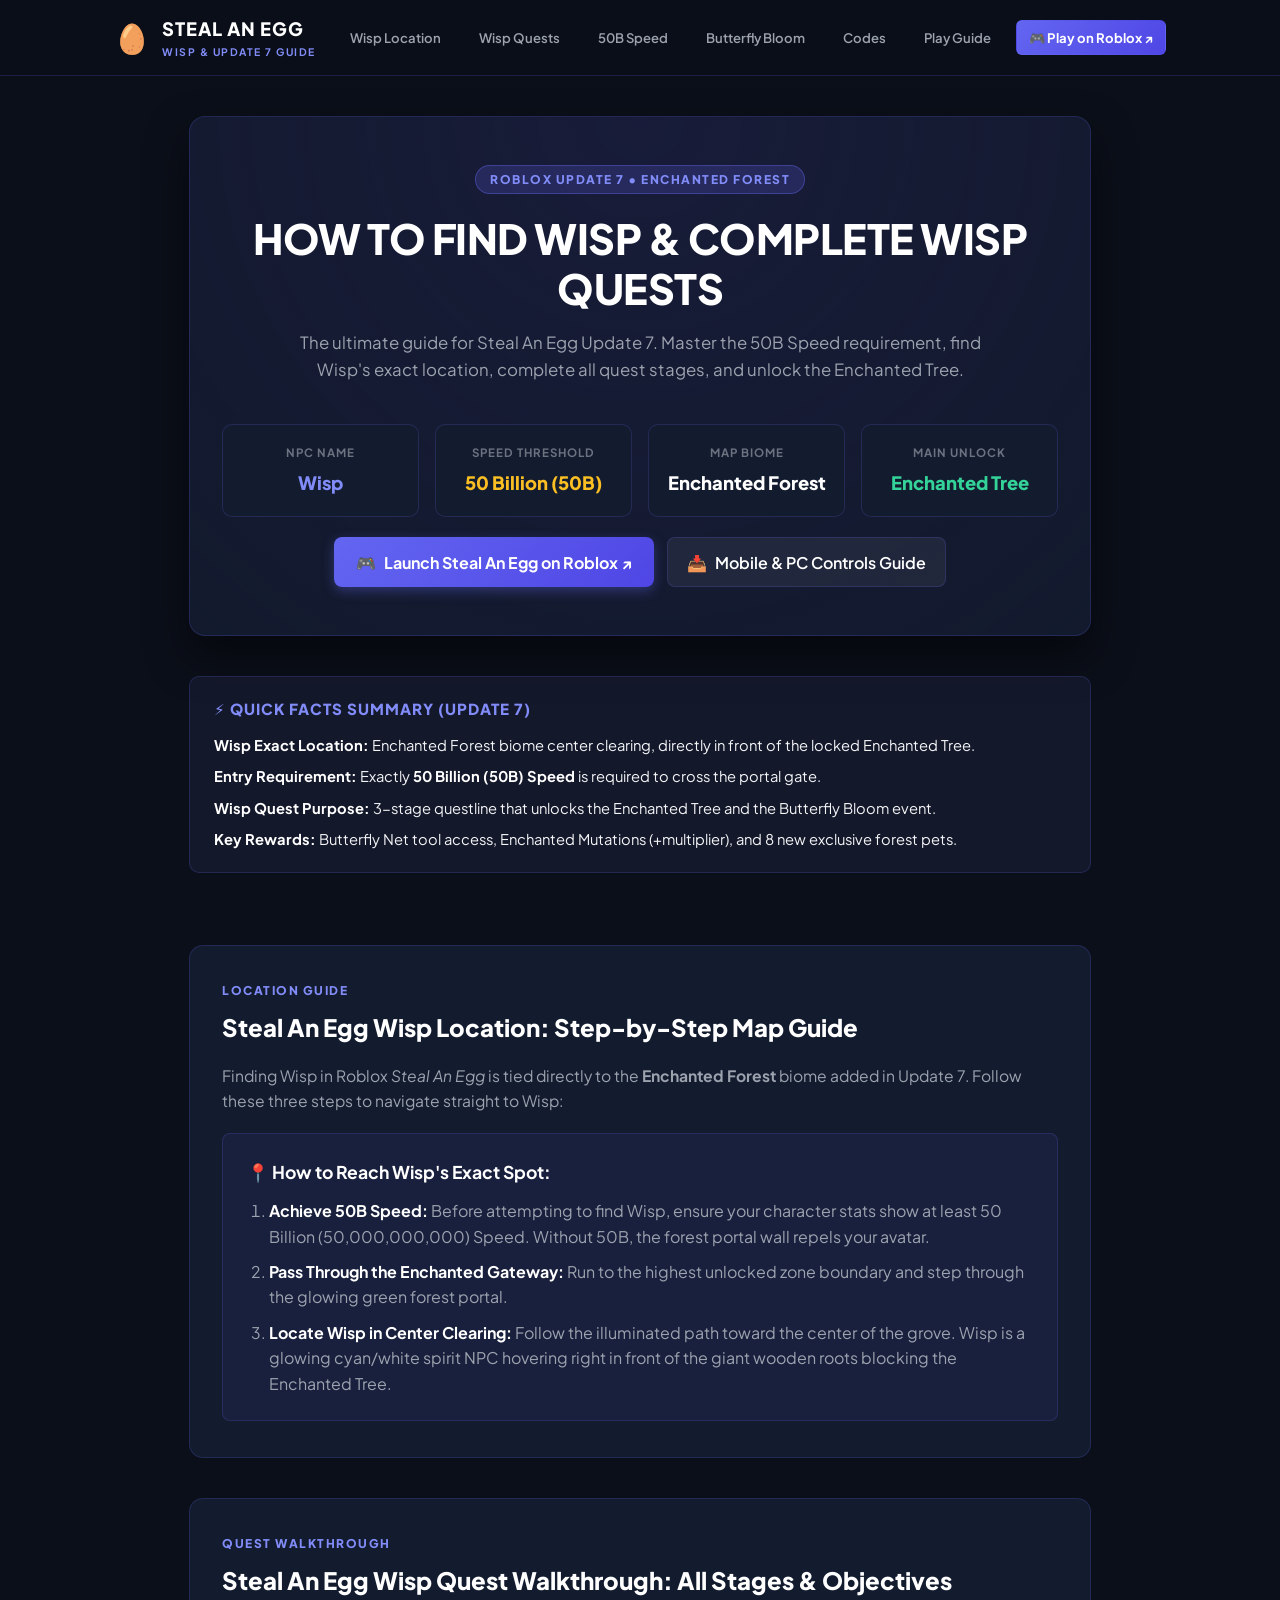
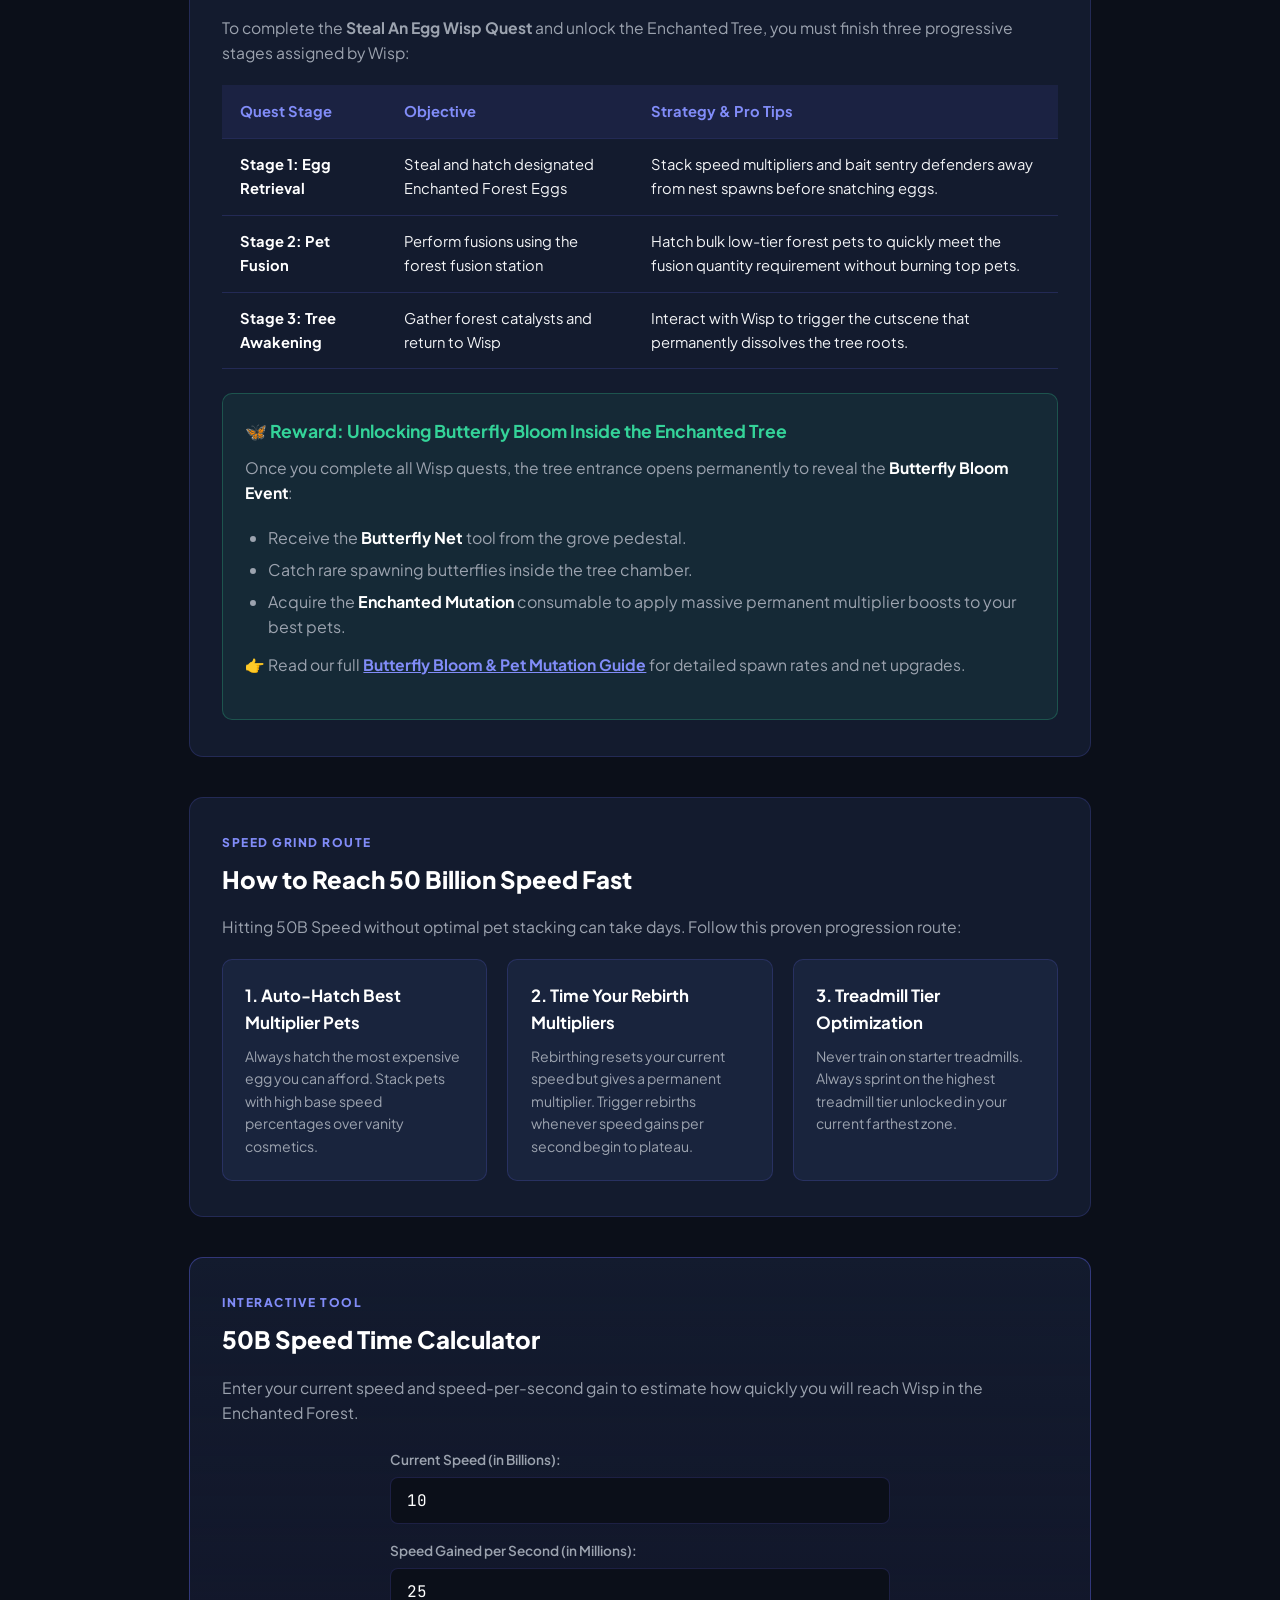
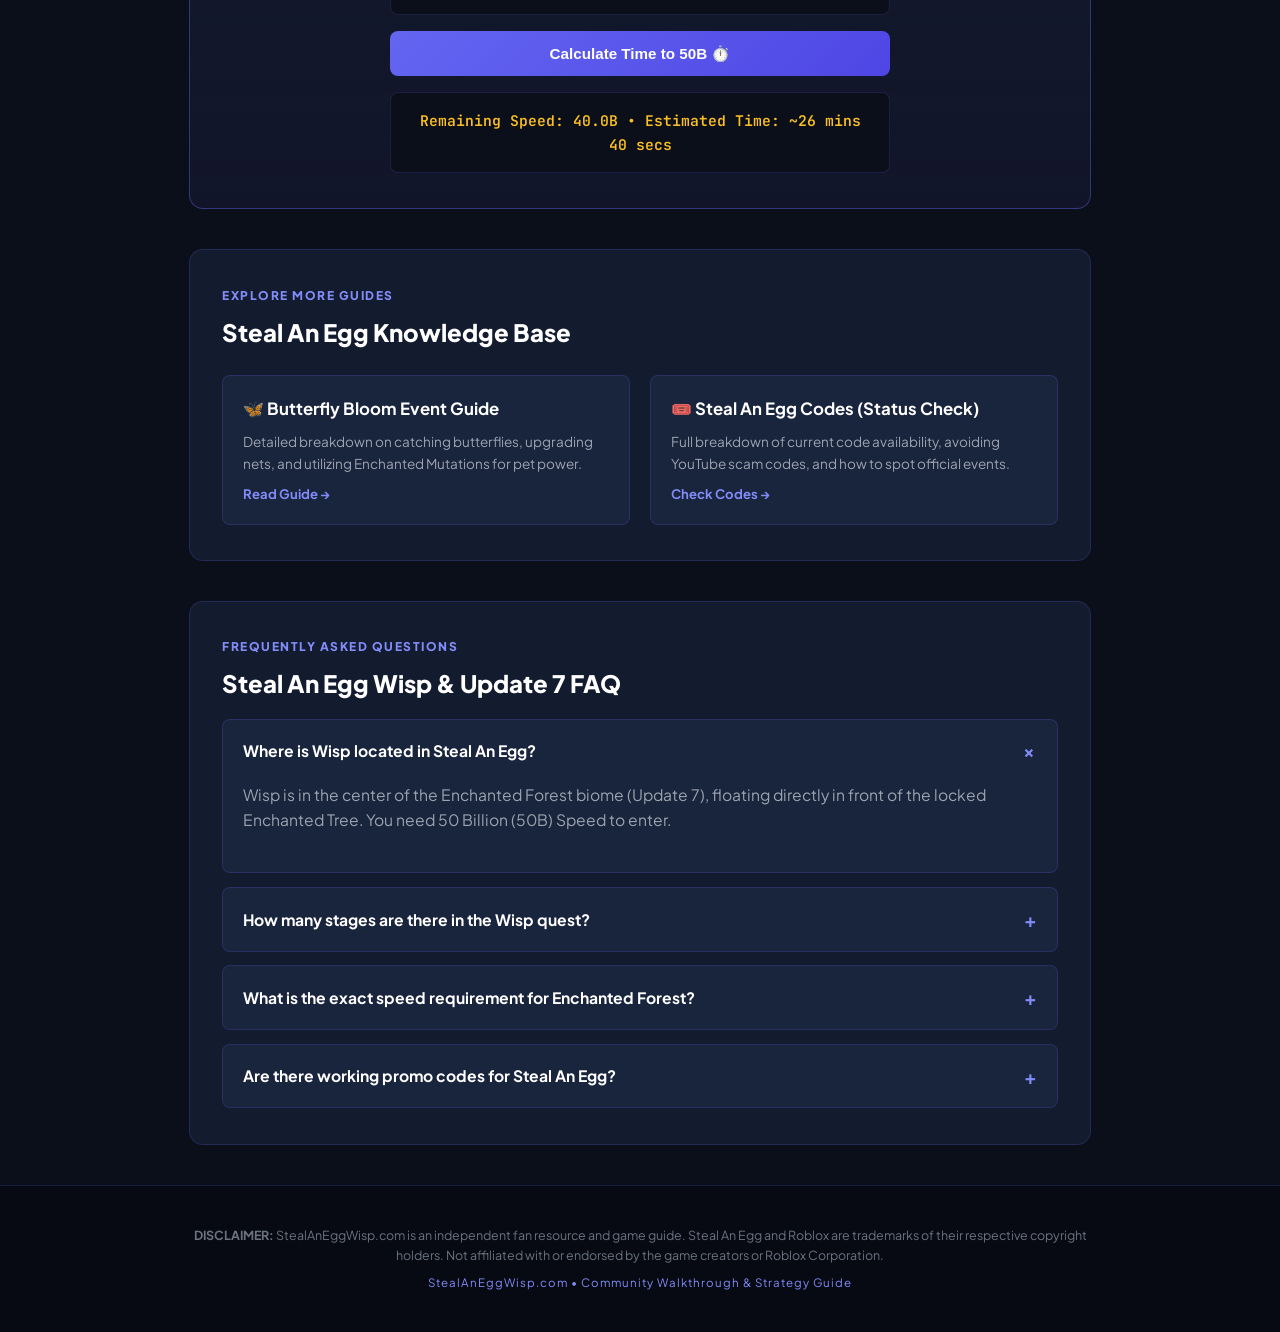
==== index.html @ ecc39efc "feat(roblox): add /download/ play guide and official Roblox launch buttons across all pages" ====
<!DOCTYPE html>
<html lang="en">
<head>
  <meta charset="UTF-8">
  <meta name="viewport" content="width=device-width, initial-scale=1.0">
  <title>Steal An Egg Wisp Guide: Location, Quests & 50B Speed (Update 7)</title>
  <meta name="description" content="Complete Steal An Egg Wisp Guide for Roblox Update 7. How to find Wisp location in Enchanted Forest, complete all 3 Wisp quest stages, and hit 50B Speed fast.">
  <meta name="keywords" content="steal an egg wisp, steal an egg wisp location, steal an egg wisp quest, steal an egg enchanted forest, steal an egg enchanted tree, steal an egg 50b speed, steal an egg codes">
  
  <link rel="canonical" href="https://stealaneggwisp.com/">
  <meta property="og:title" content="Steal An Egg Wisp Guide: Location, Quests & Enchanted Tree (Update 7)">
  <meta property="og:description" content="Find Wisp NPC in Roblox Steal An Egg. 50B Speed threshold guide, full quest walkthrough, and Enchanted Tree secrets.">
  <meta property="og:type" content="article">
  <meta property="og:url" content="https://stealaneggwisp.com/">
  <link rel="icon" href="data:image/svg+xml,<svg xmlns=%22http://www.w3.org/2000/svg%22 viewBox=%220 0 100 100%22><text y=%22.9em%22 font-size=%2290%22>🥚</text></svg>">
  
  <!-- Structured Data JSON-LD (SEO & GEO Optimized) -->
  <script type="application/ld+json">
  {
    "@context": "https://schema.org",
    "@graph": [
      {
        "@type": "WebSite",
        "@id": "https://stealaneggwisp.com/#site",
        "name": "Steal An Egg Wisp Guide",
        "url": "https://stealaneggwisp.com/"
      },
      {
        "@type": "Article",
        "@id": "https://stealaneggwisp.com/#article",
        "headline": "Steal An Egg Wisp Guide: Location, Quests & Enchanted Tree (Update 7)",
        "description": "Complete guide on reaching 50B speed, finding the Wisp NPC location in the Enchanted Forest, and completing all quest stages in Roblox Steal An Egg.",
        "inLanguage": "en-US",
        "datePublished": "2026-10-04",
        "dateModified": "2026-10-04",
        "author": {
          "@type": "Organization",
          "name": "Steal An Egg Wiki & Strategy Hub"
        }
      },
      {
        "@type": "HowTo",
        "name": "How to Find Wisp and Complete Wisp Quests in Steal An Egg",
        "description": "Step-by-step instructions to reach 50B speed, locate Wisp in the Enchanted Forest, and unlock the Enchanted Tree.",
        "step": [
          {
            "@type": "HowToStep",
            "name": "Reach 50 Billion Speed",
            "text": "Equip high-multiplier pets, stack rebirth boosts, and run on top-tier treadmills until reaching 50,000,000,000 Speed."
          },
          {
            "@type": "HowToStep",
            "name": "Enter Enchanted Forest Portal",
            "text": "Walk through the 50B Speed barrier gateway to enter the Enchanted Forest biome introduced in Update 7."
          },
          {
            "@type": "HowToStep",
            "name": "Interact with Wisp NPC",
            "text": "Find the glowing blue spirit NPC floating in the center clearing facing the giant locked Enchanted Tree."
          },
          {
            "@type": "HowToStep",
            "name": "Complete 3 Quest Stages",
            "text": "Finish Stage 1 (Egg Retrieval), Stage 2 (Pet Fusion), and Stage 3 (Tree Awakening) to unlock the tree."
          }
        ]
      },
      {
        "@type": "FAQPage",
        "mainEntity": [
          {
            "@type": "Question",
            "name": "Where is the Wisp location in Steal An Egg?",
            "acceptedAnswer": {
              "@type": "Answer",
              "text": "Wisp is located inside the Enchanted Forest biome (Update 7) in the center clearing right in front of the giant Enchanted Tree. You must have at least 50 Billion (50B) Speed to pass through the forest gateway."
            }
          },
          {
            "@type": "Question",
            "name": "What is the Steal An Egg Wisp Quest?",
            "acceptedAnswer": {
              "@type": "Answer",
              "text": "The Wisp quest is a 3-stage questline: Stage 1 requires stealing and hatching designated Enchanted Eggs, Stage 2 requires fusing forest pets at the secret machine, and Stage 3 requires returning catalysts to awaken and open the Enchanted Tree."
            }
          },
          {
            "@type": "Question",
            "name": "How do you unlock the Enchanted Tree in Steal An Egg?",
            "acceptedAnswer": {
              "@type": "Answer",
              "text": "Complete all 3 stages of Wisp's questline in the Enchanted Forest. Once completed, the root barrier dissolves and unlocks the Butterfly Bloom event."
            }
          },
          {
            "@type": "Question",
            "name": "Are there working codes for Steal An Egg?",
            "acceptedAnswer": {
              "@type": "Answer",
              "text": "No. As of October 2026, Steal An Egg does not feature an active code redemption box. Beware of fake codes on unauthorized websites."
            }
          }
        ]
      }
    ]
  }
  </script>

  <!-- Google Fonts -->
  <link rel="preconnect" href="https://fonts.googleapis.com">
  <link rel="preconnect" href="https://fonts.gstatic.com" crossorigin>
  <link href="https://fonts.googleapis.com/css2?family=Plus+Jakarta+Sans:wght@400;500;600;700;800;900&family=JetBrains+Mono:wght@600;700&display=swap" rel="stylesheet">
  
  <link rel="stylesheet" href="style.css">
</head>
<body>
  <!-- Header Bar -->
  <header class="site-header">
    <div class="header-content">
      <a href="/" class="brand-logo">
        <span class="egg-icon">🥚</span>
        <div class="logo-text">
          <span class="brand-title">STEAL AN EGG</span>
          <span class="brand-sub">WISP & UPDATE 7 GUIDE</span>
        </div>
      </a>
      <nav class="top-nav">
        <a href="#location" class="nav-link">Wisp Location</a>
        <a href="#quests" class="nav-link">Wisp Quests</a>
        <a href="#speed" class="nav-link">50B Speed</a>
        <a href="/butterfly-bloom/" class="nav-link">Butterfly Bloom</a>
        <a href="/codes/" class="nav-link">Codes</a>
        <a href="/download/" class="nav-link">Play Guide</a>
        <a href="https://www.roblox.com/discover/?keyword=Steal+An+Egg" target="_blank" rel="noopener noreferrer" class="nav-link" style="background: linear-gradient(135deg, #6366f1, #4f46e5); color: #fff; border-radius: 6px; padding: 0.35rem 0.75rem; font-weight: 700;">🎮 Play on Roblox ↗</a>
      </nav>
    </div>
  </header>

  <!-- Main Container -->
  <main class="main-content">
    <!-- Hero Banner -->
    <section class="hero-section">
      <div class="badge-tag">ROBLOX UPDATE 7 • ENCHANTED FOREST</div>
      <h1 class="hero-title">HOW TO FIND WISP & COMPLETE WISP QUESTS</h1>
      <p class="hero-sub">
        The ultimate guide for Steal An Egg Update 7. Master the 50B Speed requirement, find Wisp's exact location, complete all quest stages, and unlock the Enchanted Tree.
      </p>
      
      <!-- Key Stats Callout -->
      <div class="quick-facts-grid">
        <div class="fact-card">
          <div class="fact-label">NPC NAME</div>
          <div class="fact-val text-magic">Wisp</div>
        </div>
        <div class="fact-card">
          <div class="fact-label">SPEED THRESHOLD</div>
          <div class="fact-val text-gold">50 Billion (50B)</div>
        </div>
        <div class="fact-card">
          <div class="fact-label">MAP BIOME</div>
          <div class="fact-val">Enchanted Forest</div>
        </div>
        <div class="fact-card">
          <div class="fact-label">MAIN UNLOCK</div>
          <div class="fact-val text-green">Enchanted Tree</div>
        </div>
      </div>

      <div style="margin-top: 1.25rem; display: flex; justify-content: center; gap: 0.8rem; flex-wrap: wrap;">
        <a href="https://www.roblox.com/discover/?keyword=Steal+An+Egg" target="_blank" rel="noopener noreferrer" style="display: inline-flex; align-items: center; gap: 0.5rem; background: linear-gradient(135deg, #6366f1, #4f46e5); color: #fff; padding: 0.7rem 1.4rem; border-radius: 8px; font-weight: 700; text-decoration: none; box-shadow: 0 4px 12px rgba(99,102,241,0.35);">
          <span>🎮</span> Launch Steal An Egg on Roblox ↗
        </a>
        <a href="/download/" style="display: inline-flex; align-items: center; gap: 0.5rem; background: rgba(255,255,255,0.06); border: 1px solid var(--border-color); color: #fff; padding: 0.7rem 1.2rem; border-radius: 8px; font-weight: 600; text-decoration: none;">
          <span>📥</span> Mobile & PC Controls Guide
        </a>
      </div>
    </section>

    <!-- AI & GEO Quick Direct Answer Box -->
    <div class="geo-direct-answer">
      <h3>⚡ Quick Facts Summary (Update 7)</h3>
      <ul>
        <li><strong>Wisp Exact Location:</strong> Enchanted Forest biome center clearing, directly in front of the locked Enchanted Tree.</li>
        <li><strong>Entry Requirement:</strong> Exactly <strong>50 Billion (50B) Speed</strong> is required to cross the portal gate.</li>
        <li><strong>Wisp Quest Purpose:</strong> 3-stage questline that unlocks the Enchanted Tree and the Butterfly Bloom event.</li>
        <li><strong>Key Rewards:</strong> Butterfly Net tool access, Enchanted Mutations (+multiplier), and 8 new exclusive forest pets.</li>
      </ul>
    </div>

    <!-- Section 1: Wisp Location & 50B Speed Requirement -->
    <section id="location" class="content-block">
      <div class="section-badge">LOCATION GUIDE</div>
      <h2>Steal An Egg Wisp Location: Step-by-Step Map Guide</h2>
      <p>
        Finding Wisp in Roblox <em>Steal An Egg</em> is tied directly to the <strong>Enchanted Forest</strong> biome added in Update 7. Follow these three steps to navigate straight to Wisp:
      </p>

      <div class="guide-callout-box">
        <h3>📍 How to Reach Wisp's Exact Spot:</h3>
        <ol class="step-list">
          <li><strong>Achieve 50B Speed:</strong> Before attempting to find Wisp, ensure your character stats show at least 50 Billion (50,000,000,000) Speed. Without 50B, the forest portal wall repels your avatar.</li>
          <li><strong>Pass Through the Enchanted Gateway:</strong> Run to the highest unlocked zone boundary and step through the glowing green forest portal.</li>
          <li><strong>Locate Wisp in Center Clearing:</strong> Follow the illuminated path toward the center of the grove. Wisp is a glowing cyan/white spirit NPC hovering right in front of the giant wooden roots blocking the Enchanted Tree.</li>
        </ol>
      </div>
    </section>

    <!-- Section 2: Wisp Questline & Enchanted Tree Walkthrough -->
    <section id="quests" class="content-block">
      <div class="section-badge">QUEST WALKTHROUGH</div>
      <h2>Steal An Egg Wisp Quest Walkthrough: All Stages & Objectives</h2>
      <p>
        To complete the <strong>Steal An Egg Wisp Quest</strong> and unlock the Enchanted Tree, you must finish three progressive stages assigned by Wisp:
      </p>

      <div class="table-responsive">
        <table class="data-table">
          <thead>
            <tr>
              <th>Quest Stage</th>
              <th>Objective</th>
              <th>Strategy & Pro Tips</th>
            </tr>
          </thead>
          <tbody>
            <tr>
              <td><strong>Stage 1: Egg Retrieval</strong></td>
              <td>Steal and hatch designated Enchanted Forest Eggs</td>
              <td>Stack speed multipliers and bait sentry defenders away from nest spawns before snatching eggs.</td>
            </tr>
            <tr>
              <td><strong>Stage 2: Pet Fusion</strong></td>
              <td>Perform fusions using the forest fusion station</td>
              <td>Hatch bulk low-tier forest pets to quickly meet the fusion quantity requirement without burning top pets.</td>
            </tr>
            <tr>
              <td><strong>Stage 3: Tree Awakening</strong></td>
              <td>Gather forest catalysts and return to Wisp</td>
              <td>Interact with Wisp to trigger the cutscene that permanently dissolves the tree roots.</td>
            </tr>
          </tbody>
        </table>
      </div>

      <!-- Butterfly Bloom Event Callout -->
      <div class="info-card">
        <h3>🦋 Reward: Unlocking Butterfly Bloom Inside the Enchanted Tree</h3>
        <p>
          Once you complete all Wisp quests, the tree entrance opens permanently to reveal the <strong>Butterfly Bloom Event</strong>:
        </p>
        <ul>
          <li>Receive the <strong>Butterfly Net</strong> tool from the grove pedestal.</li>
          <li>Catch rare spawning butterflies inside the tree chamber.</li>
          <li>Acquire the <strong>Enchanted Mutation</strong> consumable to apply massive permanent multiplier boosts to your best pets.</li>
        </ul>
        <p style="margin-top: 0.75rem;">
          👉 Read our full <a href="/butterfly-bloom/" style="color: var(--primary-magic); font-weight:700;">Butterfly Bloom & Pet Mutation Guide</a> for detailed spawn rates and net upgrades.
        </p>
      </div>
    </section>

    <!-- Section 3: Fastest Way to Hit 50B Speed -->
    <section id="speed" class="content-block">
      <div class="section-badge">SPEED GRIND ROUTE</div>
      <h2>How to Reach 50 Billion Speed Fast</h2>
      <p>
        Hitting 50B Speed without optimal pet stacking can take days. Follow this proven progression route:
      </p>
      
      <div class="tips-grid">
        <div class="tip-box">
          <h4>1. Auto-Hatch Best Multiplier Pets</h4>
          <p>Always hatch the most expensive egg you can afford. Stack pets with high base speed percentages over vanity cosmetics.</p>
        </div>
        <div class="tip-box">
          <h4>2. Time Your Rebirth Multipliers</h4>
          <p>Rebirthing resets your current speed but gives a permanent multiplier. Trigger rebirths whenever speed gains per second begin to plateau.</p>
        </div>
        <div class="tip-box">
          <h4>3. Treadmill Tier Optimization</h4>
          <p>Never train on starter treadmills. Always sprint on the highest treadmill tier unlocked in your current farthest zone.</p>
        </div>
      </div>
    </section>

    <!-- Interactive Speed Goal Calculator -->
    <section id="calculator" class="content-block interactive-card">
      <div class="section-badge">INTERACTIVE TOOL</div>
      <h2>50B Speed Time Calculator</h2>
      <p>Enter your current speed and speed-per-second gain to estimate how quickly you will reach Wisp in the Enchanted Forest.</p>

      <div class="calc-form">
        <div class="form-group">
          <label for="currentSpeedInput">Current Speed (in Billions):</label>
          <input type="number" id="currentSpeedInput" placeholder="e.g. 15" min="0" max="50" step="0.5" value="10">
        </div>
        <div class="form-group">
          <label for="gainPerSecInput">Speed Gained per Second (in Millions):</label>
          <input type="number" id="gainPerSecInput" placeholder="e.g. 50" min="1" step="5" value="25">
        </div>
        <button id="calcBtn" class="calc-btn" type="button">Calculate Time to 50B ⏱️</button>
        <div id="calcResult" class="calc-output">Remaining Speed: 40.0B • Estimated Time: ~26 mins 40 secs</div>
      </div>
    </section>

    <!-- Related Hub Guides -->
    <section class="content-block">
      <div class="section-badge">EXPLORE MORE GUIDES</div>
      <h2>Steal An Egg Knowledge Base</h2>
      <div class="hub-nav-grid">
        <a href="/butterfly-bloom/" class="hub-card">
          <h4>🦋 Butterfly Bloom Event Guide</h4>
          <p>Detailed breakdown on catching butterflies, upgrading nets, and utilizing Enchanted Mutations for pet power.</p>
          <span class="hub-link-text">Read Guide →</span>
        </a>
        <a href="/codes/" class="hub-card">
          <h4>🎟️ Steal An Egg Codes (Status Check)</h4>
          <p>Full breakdown of current code availability, avoiding YouTube scam codes, and how to spot official events.</p>
          <span class="hub-link-text">Check Codes →</span>
        </a>
      </div>
    </section>

    <!-- FAQ Accordion -->
    <section class="content-block">
      <div class="section-badge">FREQUENTLY ASKED QUESTIONS</div>
      <h2>Steal An Egg Wisp & Update 7 FAQ</h2>

      <div class="faq-accordion">
        <details class="faq-item" open>
          <summary>Where is Wisp located in Steal An Egg?</summary>
          <div class="faq-answer">
            <p>Wisp is in the center of the Enchanted Forest biome (Update 7), floating directly in front of the locked Enchanted Tree. You need 50 Billion (50B) Speed to enter.</p>
          </div>
        </details>

        <details class="faq-item">
          <summary>How many stages are there in the Wisp quest?</summary>
          <div class="faq-answer">
            <p>There are 3 stages: Stage 1 (Egg Retrieval), Stage 2 (Pet Fusion), and Stage 3 (Tree Awakening).</p>
          </div>
        </details>

        <details class="faq-item">
          <summary>What is the exact speed requirement for Enchanted Forest?</summary>
          <div class="faq-answer">
            <p>You must reach exactly 50 Billion (50,000,000,000) Speed to cross the barrier into the Enchanted Forest.</p>
          </div>
        </details>

        <details class="faq-item">
          <summary>Are there working promo codes for Steal An Egg?</summary>
          <div class="faq-answer">
            <p>No. As of October 2026, Steal An Egg does not have an active promo code system. See our <a href="/codes/" style="color: var(--primary-magic);">codes verification page</a> for live status.</p>
          </div>
        </details>
      </div>
    </section>
  </main>

  <!-- Site Footer -->
  <footer class="site-footer">
    <div class="footer-content">
      <p class="disclaimer-text">
        <strong>DISCLAIMER:</strong> StealAnEggWisp.com is an independent fan resource and game guide. Steal An Egg and Roblox are trademarks of their respective copyright holders. Not affiliated with or endorsed by the game creators or Roblox Corporation.
      </p>
      <p class="copyright-sub">StealAnEggWisp.com • Community Walkthrough & Strategy Guide</p>
    </div>
  </footer>

  <script src="app.js"></script>
</body>
</html>
---- style.css ----
:root {
  --bg-main: #0b0f19;
  --bg-card: #131b2e;
  --bg-card-hover: #19243d;
  --border-color: rgba(99, 102, 241, 0.2);
  --border-glow: rgba(99, 102, 241, 0.4);
  --primary-magic: #818cf8;
  --accent-gold: #fbbf24;
  --accent-green: #34d399;
  --text-main: #f3f4f6;
  --text-muted: #9ca3af;
  --text-dim: #6b7280;
  --font-sans: 'Plus Jakarta Sans', system-ui, -apple-system, sans-serif;
  --font-mono: 'JetBrains Mono', monospace;
}

* {
  box-sizing: border-box;
  margin: 0;
  padding: 0;
}

body {
  background-color: var(--bg-main);
  color: var(--text-main);
  font-family: var(--font-sans);
  line-height: 1.6;
  min-height: 100vh;
  display: flex;
  flex-direction: column;
}

/* Header */
.site-header {
  background: rgba(11, 15, 25, 0.88);
  backdrop-filter: blur(12px);
  border-bottom: 1px solid var(--border-color);
  position: sticky;
  top: 0;
  z-index: 100;
}

.header-content {
  max-width: 1100px;
  margin: 0 auto;
  padding: 0.9rem 1.5rem;
  display: flex;
  align-items: center;
  justify-content: space-between;
  flex-wrap: wrap;
  gap: 1rem;
}

.brand-logo {
  display: flex;
  align-items: center;
  gap: 0.75rem;
  text-decoration: none;
  color: #fff;
}

.egg-icon {
  font-size: 1.8rem;
}

.logo-text {
  display: flex;
  flex-direction: column;
}

.brand-title {
  font-weight: 900;
  font-size: 1.15rem;
  letter-spacing: 1px;
}

.brand-sub {
  font-size: 0.65rem;
  font-weight: 700;
  letter-spacing: 1.5px;
  color: var(--primary-magic);
}

.top-nav {
  display: flex;
  gap: 0.75rem;
  flex-wrap: wrap;
}

.nav-link {
  color: var(--text-muted);
  text-decoration: none;
  font-size: 0.82rem;
  font-weight: 600;
  padding: 0.35rem 0.75rem;
  border-radius: 6px;
  border: 1px solid transparent;
  transition: all 0.2s ease;
}

.nav-link:hover {
  color: #fff;
  border-color: var(--border-color);
  background: rgba(99, 102, 241, 0.1);
}

/* Main Content */
.main-content {
  flex: 1;
  max-width: 950px;
  width: 100%;
  margin: 2.5rem auto;
  padding: 0 1.5rem;
  display: flex;
  flex-direction: column;
  gap: 2.5rem;
}

/* Hero Section */
.hero-section {
  background: radial-gradient(circle at 50% 0%, rgba(99, 102, 241, 0.15), rgba(19, 27, 46, 0.95));
  border: 1px solid var(--border-color);
  border-radius: 16px;
  padding: 3rem 2rem;
  text-align: center;
  box-shadow: 0 20px 40px rgba(0, 0, 0, 0.5);
}

.badge-tag {
  display: inline-block;
  background: rgba(99, 102, 241, 0.2);
  color: var(--primary-magic);
  border: 1px solid var(--border-glow);
  font-size: 0.75rem;
  font-weight: 800;
  letter-spacing: 1.5px;
  padding: 0.25rem 0.85rem;
  border-radius: 999px;
  margin-bottom: 1.25rem;
}

.hero-title {
  font-size: clamp(1.8rem, 4.5vw, 2.6rem);
  font-weight: 900;
  color: #fff;
  line-height: 1.2;
  margin-bottom: 1rem;
  letter-spacing: -0.5px;
}

.hero-sub {
  color: var(--text-muted);
  font-size: 1.05rem;
  max-width: 700px;
  margin: 0 auto 2.5rem;
}

/* Quick Facts Grid */
.quick-facts-grid {
  display: grid;
  grid-template-columns: repeat(auto-fit, minmax(180px, 1fr));
  gap: 1rem;
}

.fact-card {
  background: var(--bg-card);
  border: 1px solid var(--border-color);
  border-radius: 10px;
  padding: 1.2rem 1rem;
  text-align: center;
}

.fact-label {
  font-size: 0.72rem;
  font-weight: 700;
  letter-spacing: 1px;
  color: var(--text-dim);
  margin-bottom: 0.35rem;
}

.fact-val {
  font-size: 1.15rem;
  font-weight: 800;
  color: #fff;
}
.text-magic { color: var(--primary-magic); }
.text-gold { color: var(--accent-gold); }
.text-green { color: var(--accent-green); }

/* Content Blocks */
.content-block {
  background: var(--bg-card);
  border: 1px solid var(--border-color);
  border-radius: 14px;
  padding: 2.2rem 2rem;
}

.section-badge {
  color: var(--primary-magic);
  font-size: 0.75rem;
  font-weight: 800;
  letter-spacing: 1.5px;
  margin-bottom: 0.5rem;
}

.content-block h2 {
  font-size: 1.5rem;
  font-weight: 800;
  color: #fff;
  margin-bottom: 1rem;
}

.content-block p {
  color: var(--text-muted);
  font-size: 0.98rem;
  margin-bottom: 1.25rem;
}

.guide-callout-box {
  background: rgba(99, 102, 241, 0.08);
  border: 1px solid var(--border-color);
  border-radius: 8px;
  padding: 1.5rem;
}

.guide-callout-box h3 {
  font-size: 1.1rem;
  color: #fff;
  margin-bottom: 0.75rem;
}

.step-list {
  padding-left: 1.4rem;
  display: flex;
  flex-direction: column;
  gap: 0.6rem;
  color: var(--text-muted);
}

.step-list strong {
  color: #fff;
}

/* Data Table */
.table-responsive {
  overflow-x: auto;
  margin-bottom: 1.5rem;
}

.data-table {
  width: 100%;
  border-collapse: collapse;
  font-size: 0.92rem;
}

.data-table th, .data-table td {
  padding: 0.9rem 1.1rem;
  border-bottom: 1px solid var(--border-color);
  text-align: left;
}

.data-table th {
  background: rgba(99, 102, 241, 0.1);
  color: var(--primary-magic);
  font-weight: 700;
}

.data-table td strong {
  color: #fff;
}

/* Info Card */
.info-card {
  background: rgba(52, 211, 153, 0.08);
  border: 1px solid rgba(52, 211, 153, 0.25);
  border-radius: 10px;
  padding: 1.4rem;
}

.info-card h3 {
  color: var(--accent-green);
  font-size: 1.1rem;
  margin-bottom: 0.6rem;
}

.info-card ul {
  padding-left: 1.4rem;
  color: var(--text-muted);
  display: flex;
  flex-direction: column;
  gap: 0.4rem;
}

.info-card strong {
  color: #fff;
}

/* Tips Grid */
.tips-grid {
  display: grid;
  grid-template-columns: repeat(auto-fit, minmax(240px, 1fr));
  gap: 1.25rem;
}

.tip-box {
  background: var(--bg-card-hover);
  border: 1px solid var(--border-color);
  border-radius: 10px;
  padding: 1.4rem;
}

.tip-box h4 {
  font-size: 1.05rem;
  color: #fff;
  margin-bottom: 0.5rem;
}

.tip-box p {
  font-size: 0.88rem;
  margin-bottom: 0;
}

/* Calculator Card */
.interactive-card {
  background: linear-gradient(180deg, var(--bg-card), rgba(99, 102, 241, 0.08));
  border-color: var(--border-glow);
}

.calc-form {
  max-width: 500px;
  margin: 1.5rem auto 0;
  display: flex;
  flex-direction: column;
  gap: 1rem;
}

.form-group label {
  display: block;
  font-size: 0.85rem;
  font-weight: 600;
  color: var(--text-muted);
  margin-bottom: 0.4rem;
}

.form-group input {
  width: 100%;
  background: var(--bg-main);
  border: 1px solid var(--border-color);
  border-radius: 8px;
  padding: 0.75rem 1rem;
  color: #fff;
  font-family: var(--font-mono);
  font-size: 1rem;
}

.form-group input:focus {
  outline: none;
  border-color: var(--primary-magic);
  box-shadow: 0 0 10px rgba(99, 102, 241, 0.3);
}

.calc-btn {
  background: linear-gradient(135deg, #6366f1, #4f46e5);
  color: #fff;
  border: none;
  font-weight: 700;
  font-size: 0.95rem;
  padding: 0.85rem 1.4rem;
  border-radius: 8px;
  cursor: pointer;
  transition: transform 0.15s ease;
}

.calc-btn:hover {
  transform: translateY(-2px);
  box-shadow: 0 6px 20px rgba(99, 102, 241, 0.4);
}

.calc-output {
  background: rgba(11, 15, 25, 0.9);
  border: 1px solid var(--border-color);
  border-radius: 8px;
  padding: 1rem;
  text-align: center;
  font-family: var(--font-mono);
  font-size: 0.92rem;
  color: var(--accent-gold);
  font-weight: 600;
}

/* Warnings */
.warning-alert {
  background: rgba(251, 191, 36, 0.1);
  border: 1px solid rgba(251, 191, 36, 0.3);
  border-radius: 10px;
  padding: 1.25rem 1.5rem;
  color: #fde68a;
  font-size: 0.92rem;
  line-height: 1.6;
}

.warning-alert strong {
  color: #fff;
}

/* FAQ Accordion */
.faq-accordion {
  display: flex;
  flex-direction: column;
  gap: 0.85rem;
}

.faq-item {
  background: var(--bg-card-hover);
  border: 1px solid var(--border-color);
  border-radius: 8px;
  overflow: hidden;
}

.faq-item summary {
  padding: 1rem 1.25rem;
  font-weight: 700;
  font-size: 0.98rem;
  color: #fff;
  cursor: pointer;
  list-style: none;
  display: flex;
  justify-content: space-between;
  align-items: center;
}

.faq-item summary::-webkit-details-marker {
  display: none;
}

.faq-item summary::after {
  content: "+";
  font-size: 1.2rem;
  color: var(--primary-magic);
  transition: transform 0.2s ease;
}

.faq-item[open] summary::after {
  transform: rotate(45deg);
}

.faq-answer {
  padding: 0 1.25rem 1.25rem;
  color: var(--text-muted);
  font-size: 0.92rem;
}

/* Footer */
.site-footer {
  border-top: 1px solid var(--border-color);
  background: #070a12;
  padding: 2.5rem 1.5rem;
  margin-top: auto;
}

.footer-content {
  max-width: 900px;
  margin: 0 auto;
  text-align: center;
}

.disclaimer-text {
  font-size: 0.78rem;
  color: var(--text-dim);
  line-height: 1.6;
  margin-bottom: 0.5rem;
}

.copyright-sub {
  font-size: 0.72rem;
  color: var(--primary-magic);
  letter-spacing: 1px;
}

/* Breadcrumbs */
.breadcrumbs-nav {
  padding: 0.75rem 0 0.5rem 0;
  margin-bottom: 1.5rem;
  font-size: 0.85rem;
  color: var(--text-dim);
  display: flex;
  align-items: center;
  gap: 0.5rem;
  flex-wrap: wrap;
}

.breadcrumbs-nav a {
  color: var(--primary-magic);
  text-decoration: none;
  font-weight: 600;
}

.breadcrumbs-nav a:hover {
  text-decoration: underline;
}

.breadcrumbs-nav .sep {
  color: var(--text-dim);
  font-size: 0.8rem;
}

.breadcrumbs-nav .current {
  color: var(--text-muted);
}

/* AI Direct Answer Quick Box */
.geo-direct-answer {
  background: rgba(129, 140, 248, 0.08);
  border: 1px solid var(--border-color);
  border-radius: 10px;
  padding: 1.25rem 1.5rem;
  margin-bottom: 2rem;
}

.geo-direct-answer h3 {
  font-size: 0.95rem;
  font-weight: 800;
  letter-spacing: 1px;
  color: var(--primary-magic);
  margin-bottom: 0.75rem;
  text-transform: uppercase;
}

.geo-direct-answer ul {
  list-style: none;
  display: flex;
  flex-direction: column;
  gap: 0.5rem;
  font-size: 0.92rem;
  color: var(--text-main);
}

.geo-direct-answer li strong {
  color: #fff;
}

/* Related Guides Hub Grid */
.hub-nav-grid {
  display: grid;
  grid-template-columns: repeat(auto-fit, minmax(280px, 1fr));
  gap: 1.25rem;
  margin-top: 1.5rem;
}

.hub-card {
  background: var(--bg-card-hover);
  border: 1px solid var(--border-color);
  border-radius: 8px;
  padding: 1.25rem;
  text-decoration: none;
  color: inherit;
  transition: all 0.2s ease;
  display: flex;
  flex-direction: column;
  gap: 0.5rem;
}

.hub-card:hover {
  border-color: var(--primary-magic);
  transform: translateY(-2px);
}

.hub-card h4 {
  font-size: 1.05rem;
  color: #fff;
  font-weight: 700;
}

.hub-card p {
  font-size: 0.85rem;
  color: var(--text-muted);
  margin-bottom: 0;
}

.hub-card .hub-link-text {
  font-size: 0.82rem;
  color: var(--primary-magic);
  font-weight: 700;
  margin-top: auto;
}
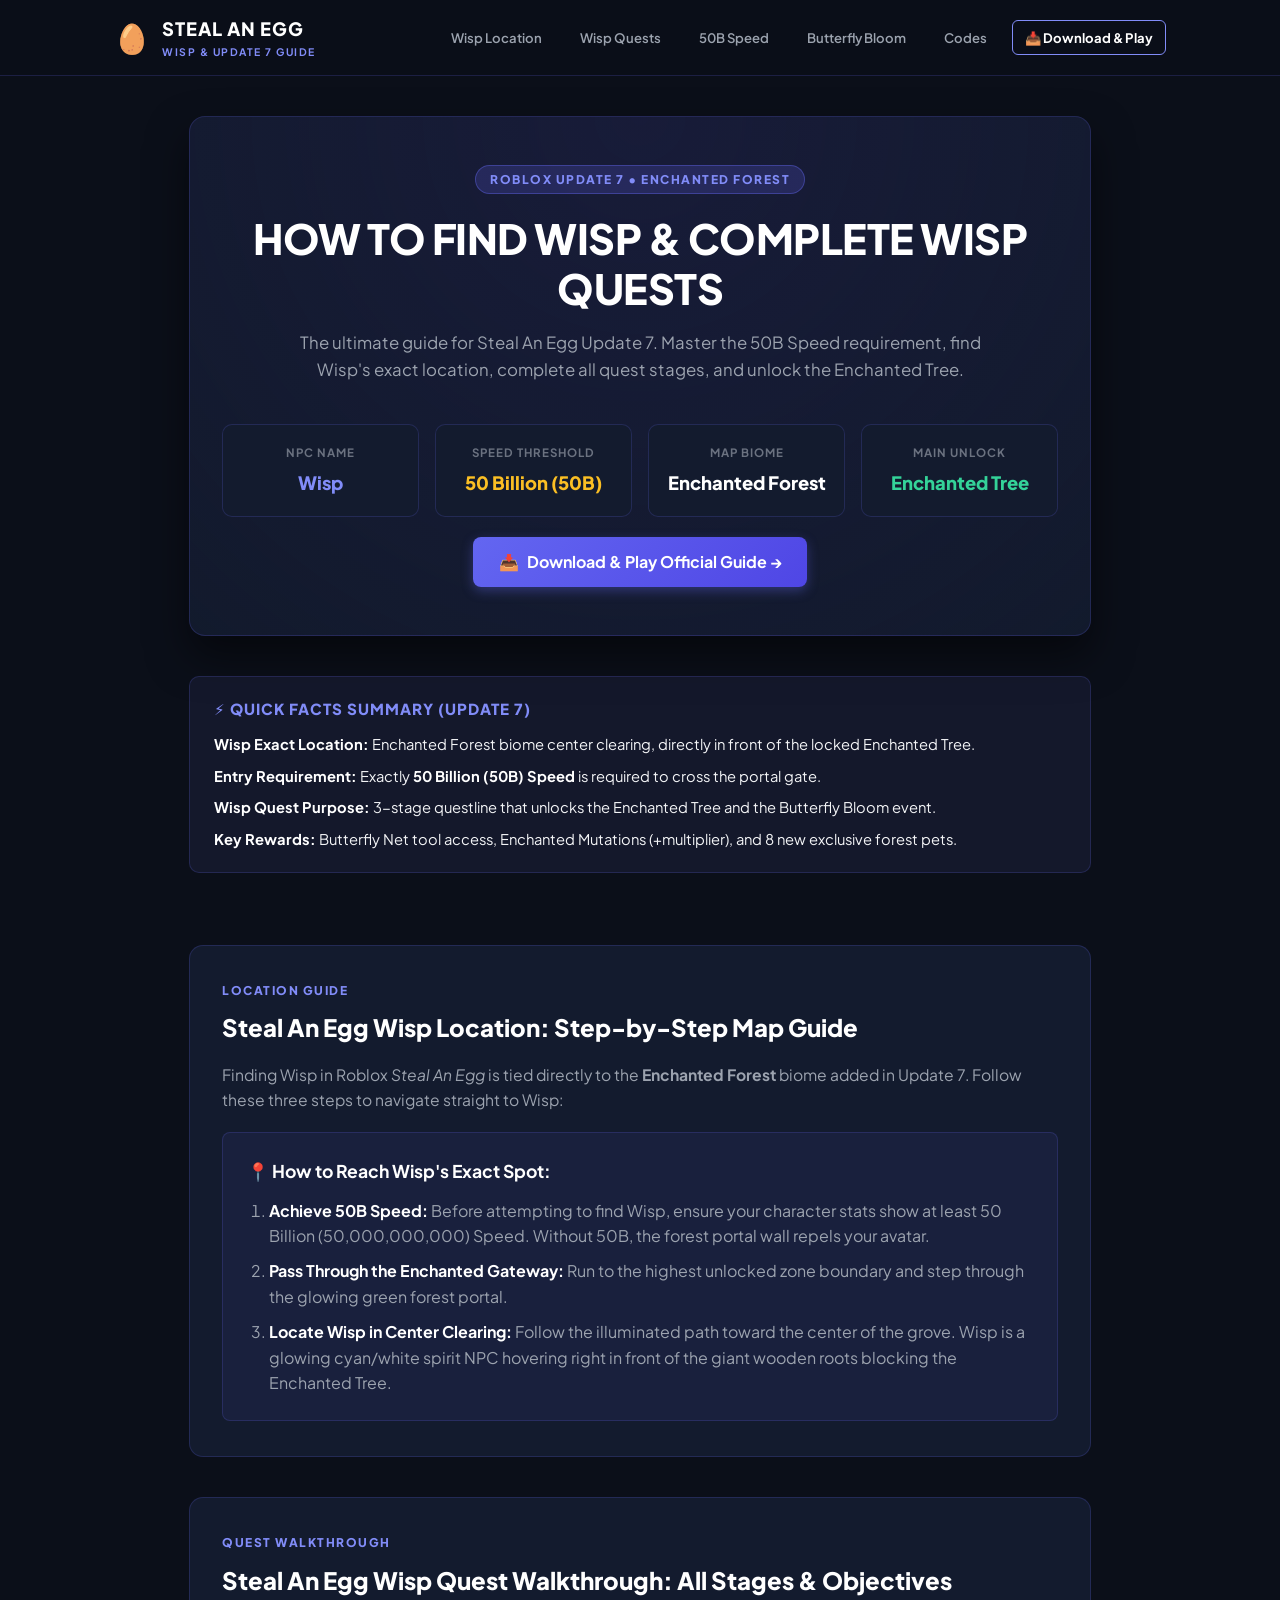
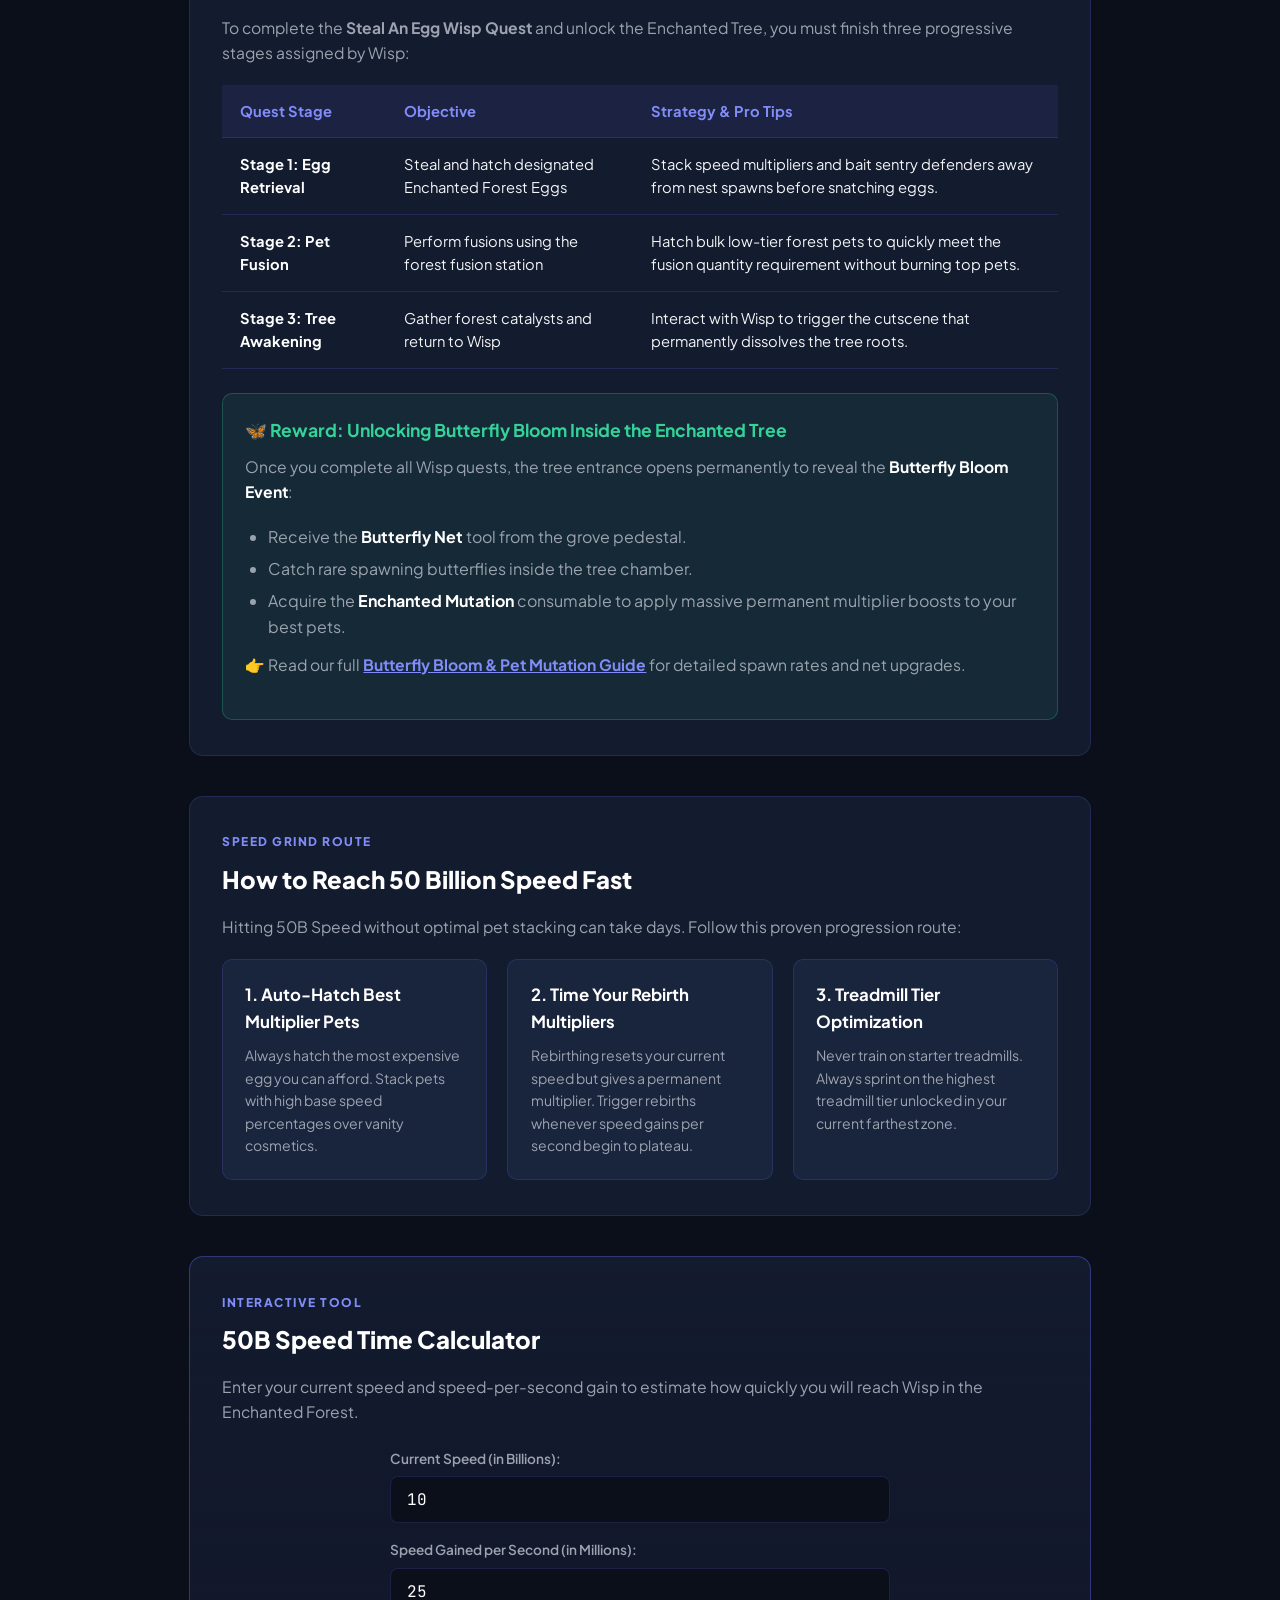
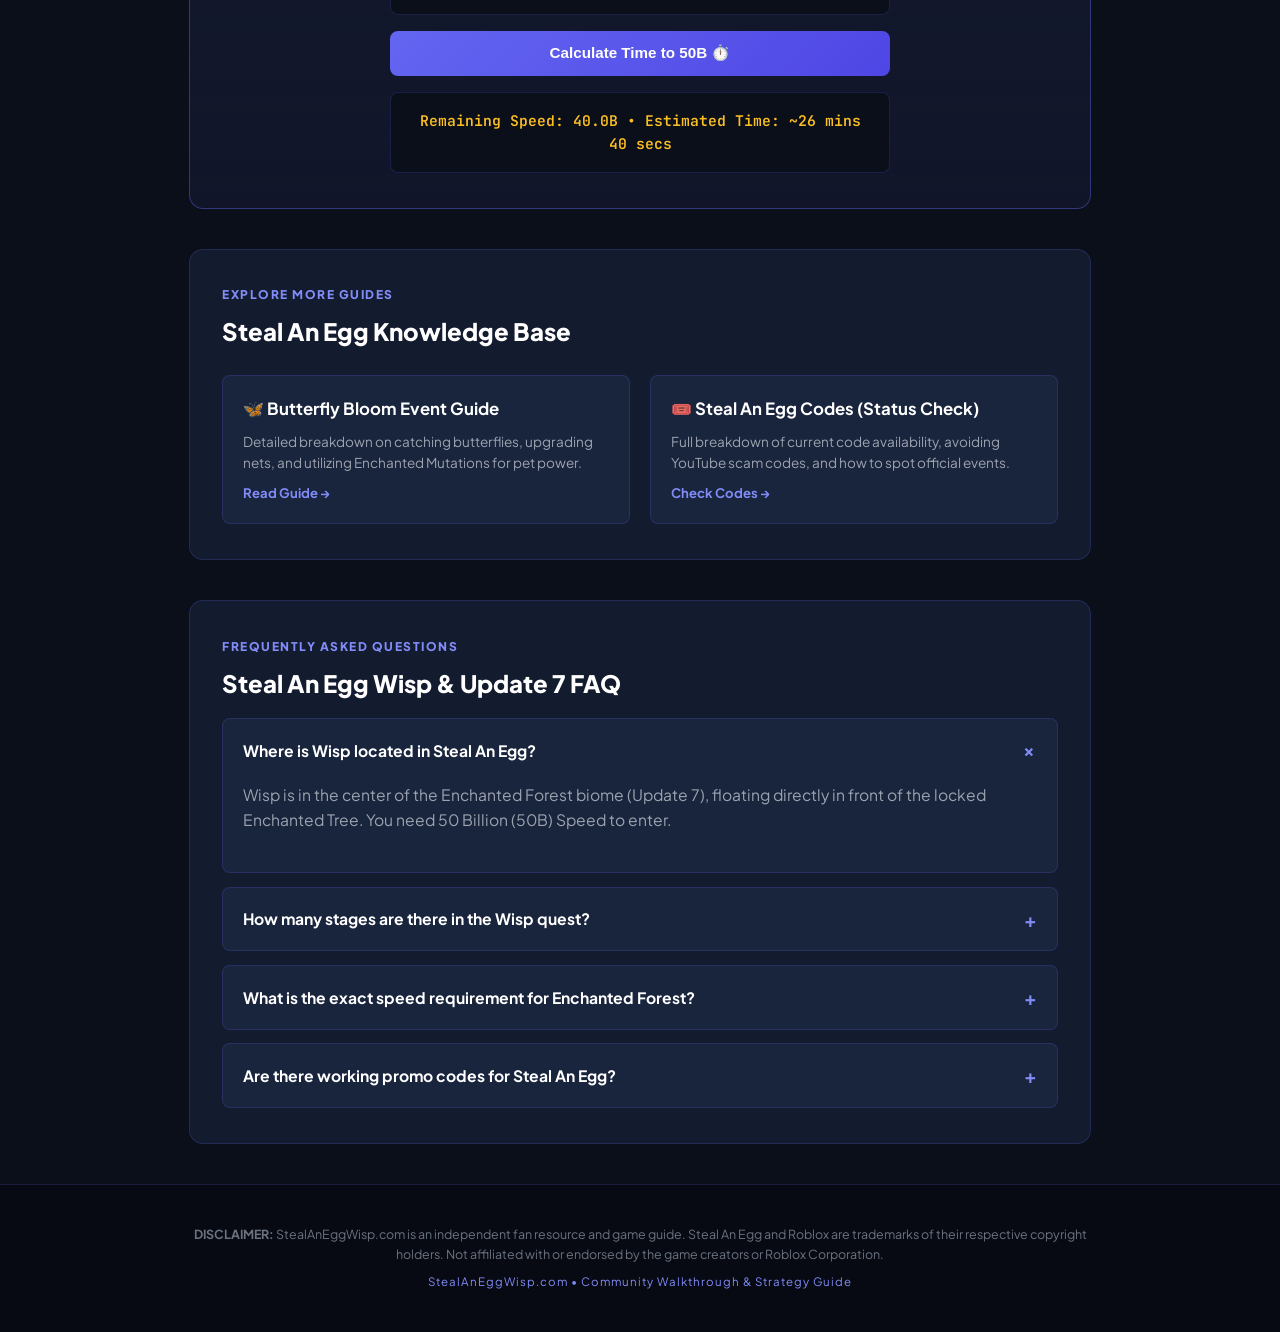
==== commit e8827ce7: "refactor(links): remove global outbound nav link, isolate external store links to /download/ hero" ====
--- a/index.html
+++ b/index.html
@@ -130,8 +130,7 @@
         <a href="#speed" class="nav-link">50B Speed</a>
         <a href="/butterfly-bloom/" class="nav-link">Butterfly Bloom</a>
         <a href="/codes/" class="nav-link">Codes</a>
-        <a href="/download/" class="nav-link">Play Guide</a>
-        <a href="https://www.roblox.com/discover/?keyword=Steal+An+Egg" target="_blank" rel="noopener noreferrer" class="nav-link" style="background: linear-gradient(135deg, #6366f1, #4f46e5); color: #fff; border-radius: 6px; padding: 0.35rem 0.75rem; font-weight: 700;">🎮 Play on Roblox ↗</a>
+        <a href="/download/" class="nav-link" style="color: #fff; border-color: var(--primary-magic); font-weight: 700;">📥 Download & Play</a>
       </nav>
     </div>
   </header>
@@ -167,11 +166,8 @@
       </div>
 
       <div style="margin-top: 1.25rem; display: flex; justify-content: center; gap: 0.8rem; flex-wrap: wrap;">
-        <a href="https://www.roblox.com/discover/?keyword=Steal+An+Egg" target="_blank" rel="noopener noreferrer" style="display: inline-flex; align-items: center; gap: 0.5rem; background: linear-gradient(135deg, #6366f1, #4f46e5); color: #fff; padding: 0.7rem 1.4rem; border-radius: 8px; font-weight: 700; text-decoration: none; box-shadow: 0 4px 12px rgba(99,102,241,0.35);">
-          <span>🎮</span> Launch Steal An Egg on Roblox ↗
-        </a>
-        <a href="/download/" style="display: inline-flex; align-items: center; gap: 0.5rem; background: rgba(255,255,255,0.06); border: 1px solid var(--border-color); color: #fff; padding: 0.7rem 1.2rem; border-radius: 8px; font-weight: 600; text-decoration: none;">
-          <span>📥</span> Mobile & PC Controls Guide
+        <a href="/download/" style="display: inline-flex; align-items: center; gap: 0.5rem; background: linear-gradient(135deg, #6366f1, #4f46e5); color: #fff; padding: 0.75rem 1.6rem; border-radius: 8px; font-weight: 700; text-decoration: none; box-shadow: 0 4px 12px rgba(99,102,241,0.35);">
+          <span>📥</span> Download & Play Official Guide →
         </a>
       </div>
     </section>
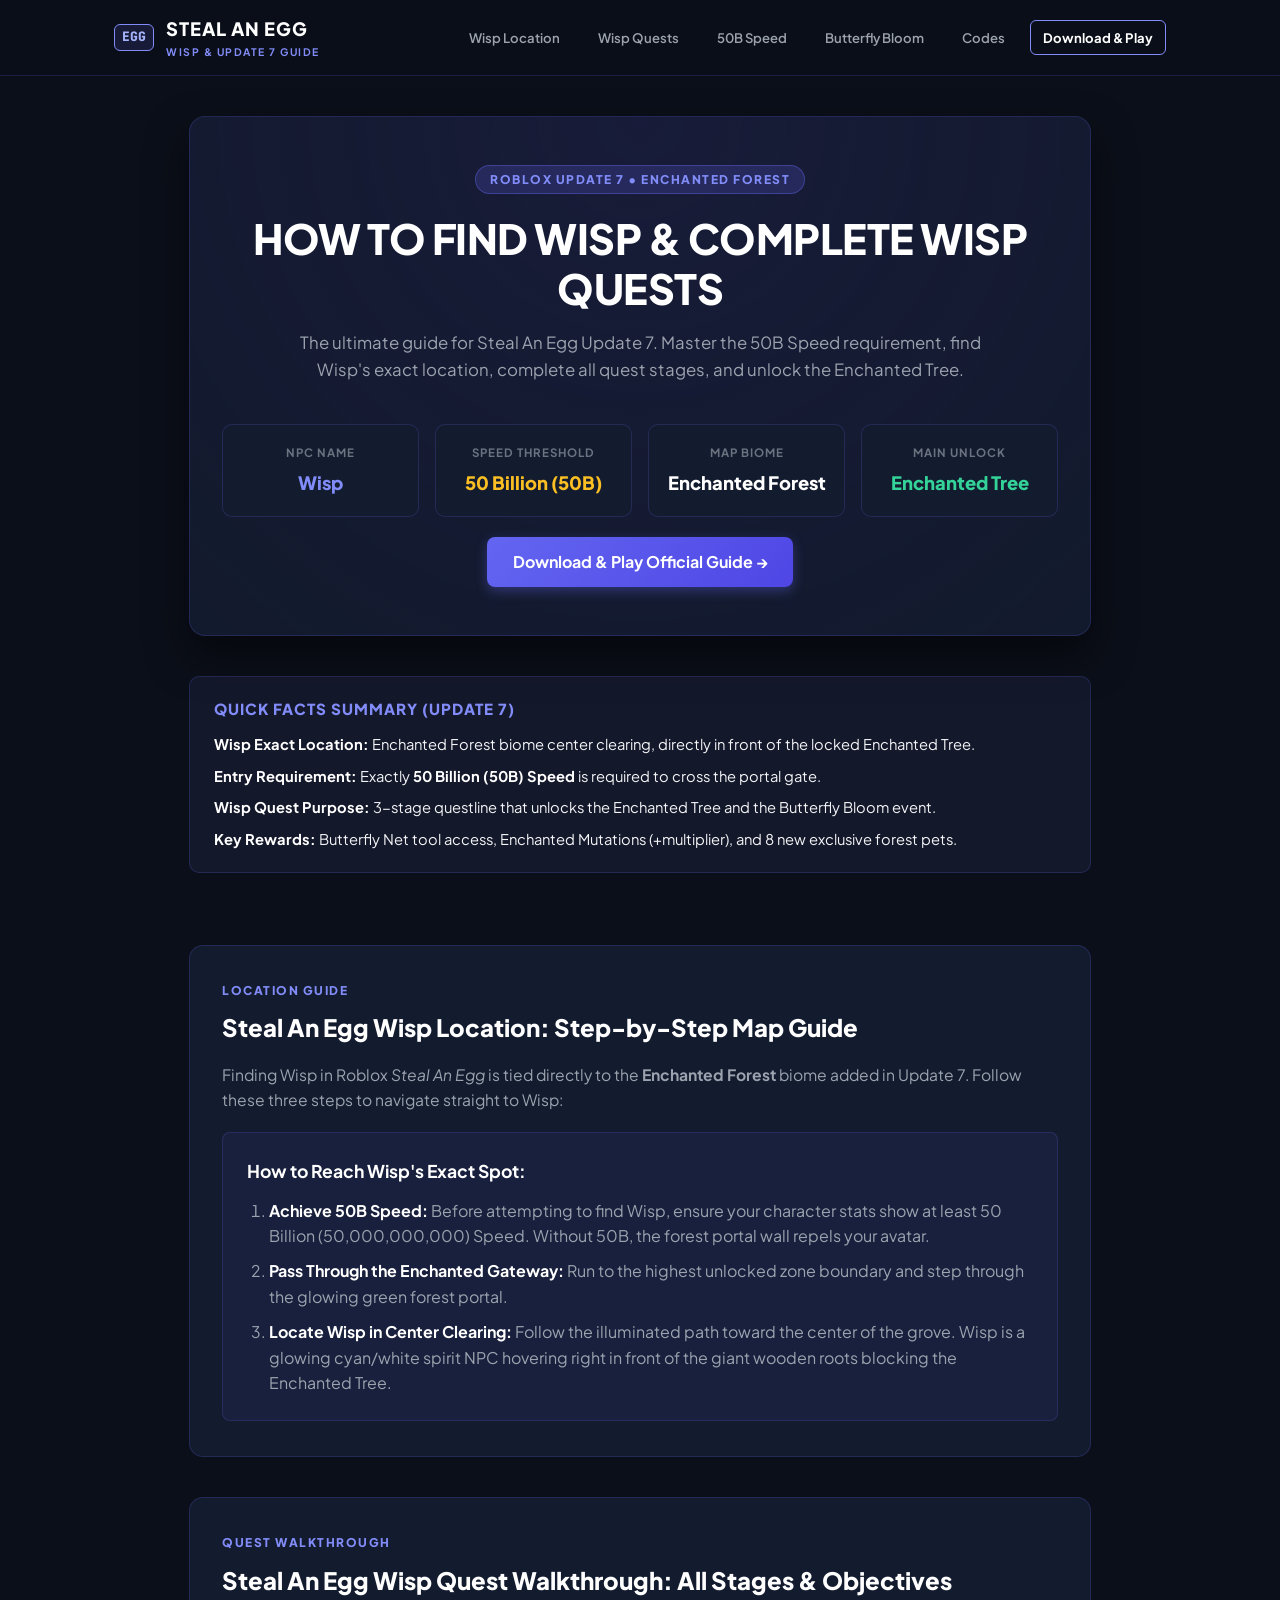
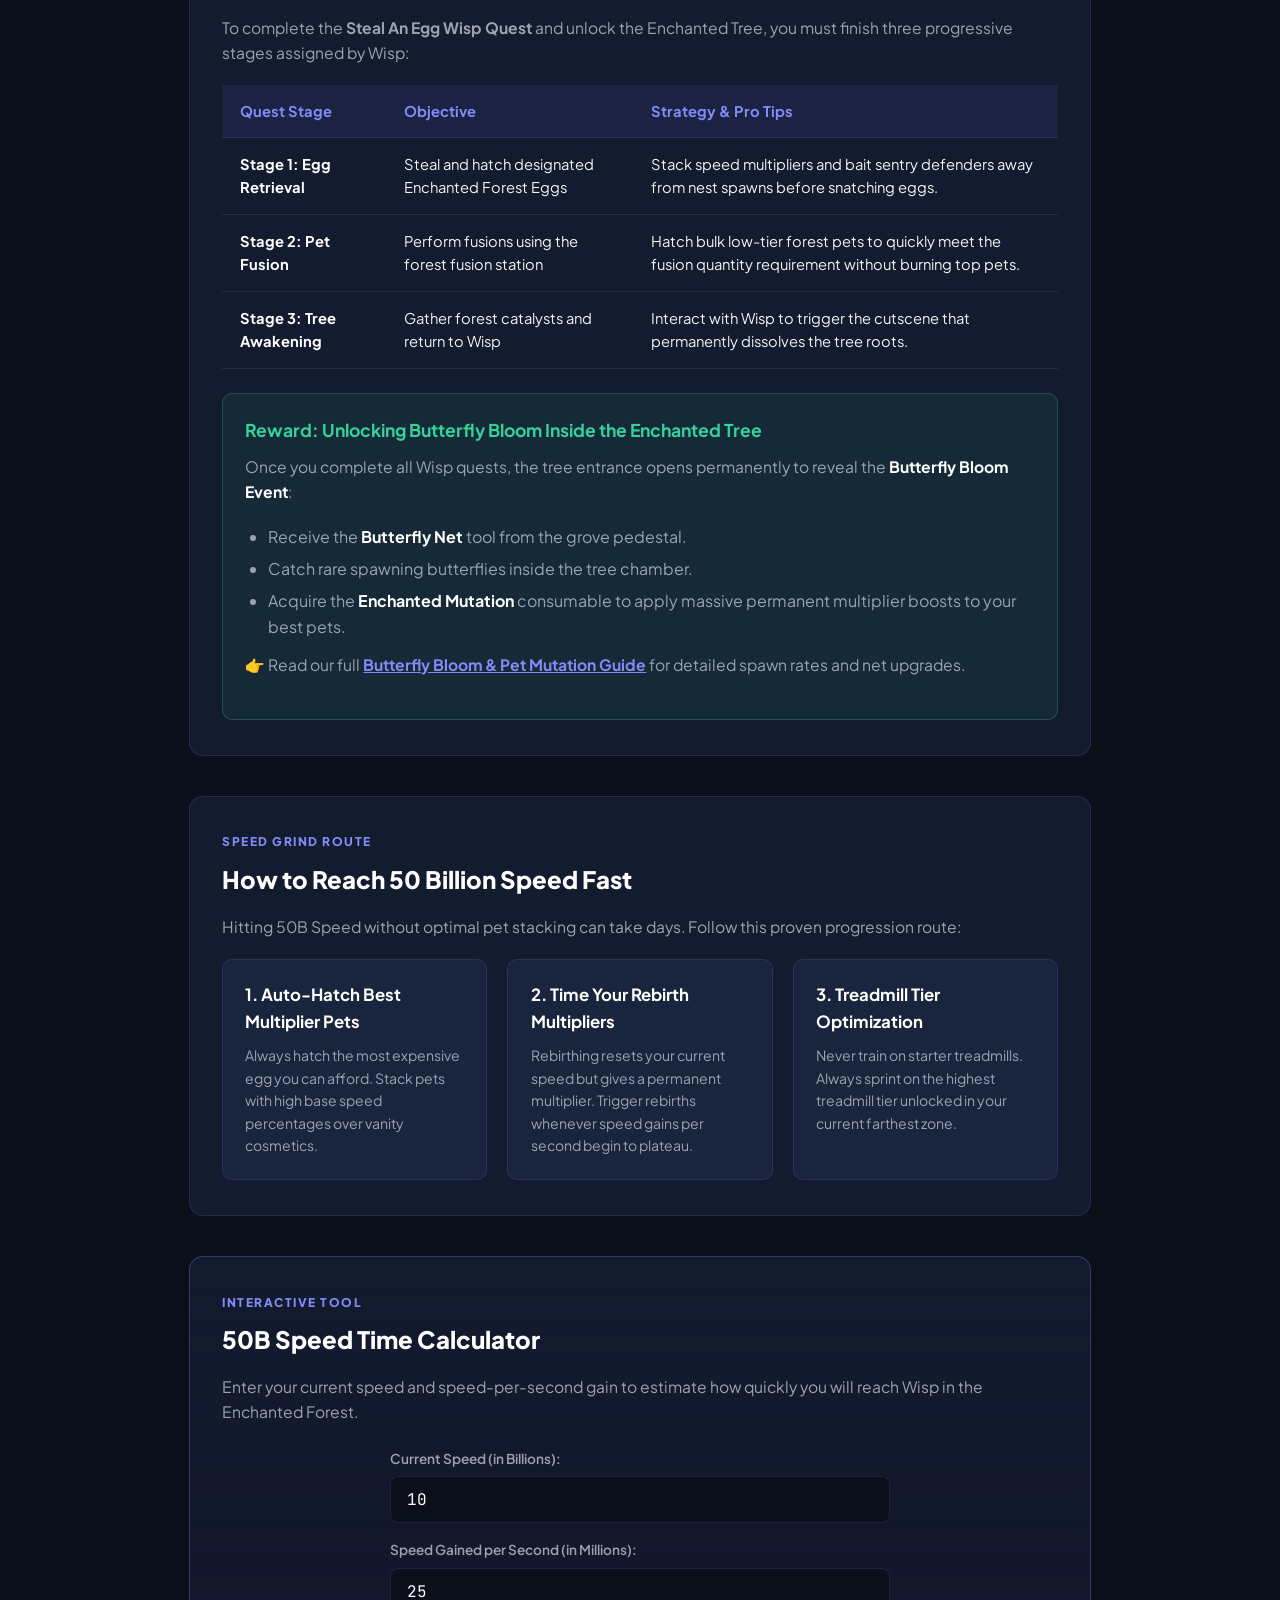
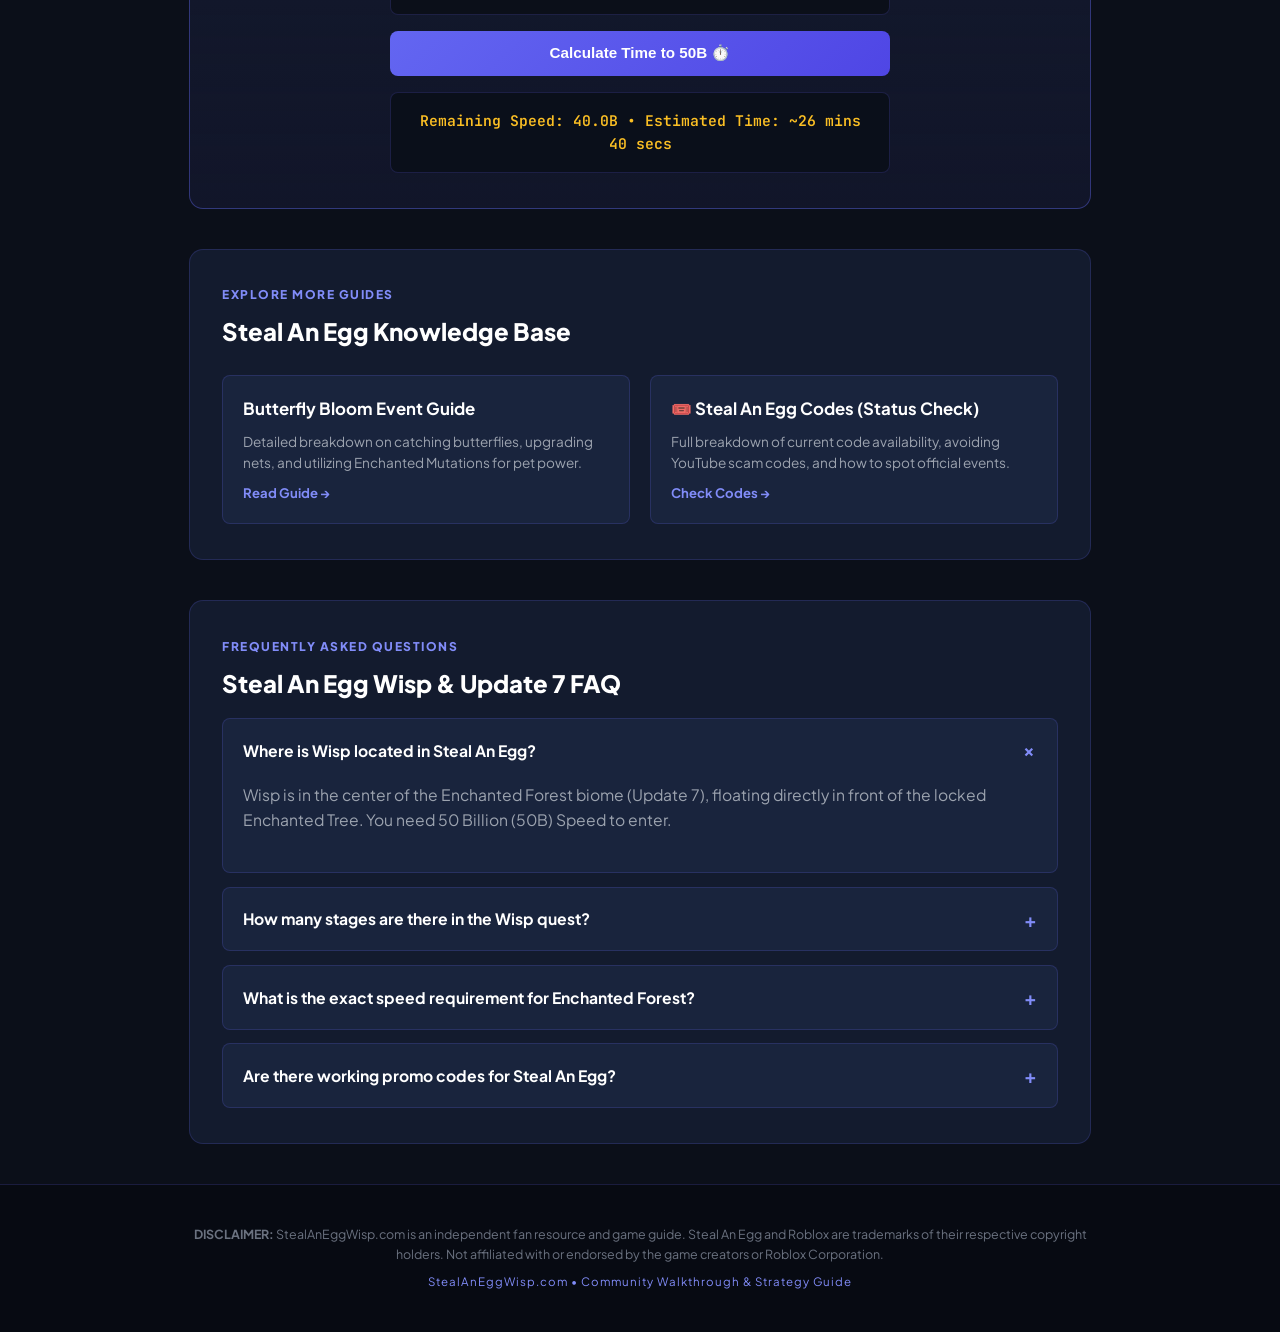
==== commit d36df959: "style: remove emojis and elevate to sleek wiki walkthrough standard" ====
--- a/index.html
+++ b/index.html
@@ -12,7 +12,7 @@
   <meta property="og:description" content="Find Wisp NPC in Roblox Steal An Egg. 50B Speed threshold guide, full quest walkthrough, and Enchanted Tree secrets.">
   <meta property="og:type" content="article">
   <meta property="og:url" content="https://stealaneggwisp.com/">
-  <link rel="icon" href="data:image/svg+xml,<svg xmlns=%22http://www.w3.org/2000/svg%22 viewBox=%220 0 100 100%22><text y=%22.9em%22 font-size=%2290%22>🥚</text></svg>">
+  <link rel="icon" href="data:image/svg+xml,<svg xmlns=%22http://www.w3.org/2000/svg%22 viewBox=%220 0 100 100%22><text y=%22.9em%22 font-size=%2290%22></text></svg>">
   
   <!-- Structured Data JSON-LD (SEO & GEO Optimized) -->
   <script type="application/ld+json">
@@ -118,7 +118,7 @@
   <header class="site-header">
     <div class="header-content">
       <a href="/" class="brand-logo">
-        <span class="egg-icon">🥚</span>
+        <span class="egg-icon" style="font-family: var(--font-mono, monospace); font-weight: 800; font-size: 13px; background: rgba(99,102,241,0.15); border: 1px solid var(--primary-magic, #6366f1); border-radius: 6px; padding: 2px 7px; color: #a5b4fc;">EGG</span>
         <div class="logo-text">
           <span class="brand-title">STEAL AN EGG</span>
           <span class="brand-sub">WISP & UPDATE 7 GUIDE</span>
@@ -130,7 +130,7 @@
         <a href="#speed" class="nav-link">50B Speed</a>
         <a href="/butterfly-bloom/" class="nav-link">Butterfly Bloom</a>
         <a href="/codes/" class="nav-link">Codes</a>
-        <a href="/download/" class="nav-link" style="color: #fff; border-color: var(--primary-magic); font-weight: 700;">📥 Download & Play</a>
+        <a href="/download/" class="nav-link" style="color: #fff; border-color: var(--primary-magic); font-weight: 700;">Download & Play</a>
       </nav>
     </div>
   </header>
@@ -167,14 +167,14 @@
 
       <div style="margin-top: 1.25rem; display: flex; justify-content: center; gap: 0.8rem; flex-wrap: wrap;">
         <a href="/download/" style="display: inline-flex; align-items: center; gap: 0.5rem; background: linear-gradient(135deg, #6366f1, #4f46e5); color: #fff; padding: 0.75rem 1.6rem; border-radius: 8px; font-weight: 700; text-decoration: none; box-shadow: 0 4px 12px rgba(99,102,241,0.35);">
-          <span>📥</span> Download & Play Official Guide →
+          Download & Play Official Guide →
         </a>
       </div>
     </section>
 
     <!-- AI & GEO Quick Direct Answer Box -->
     <div class="geo-direct-answer">
-      <h3>⚡ Quick Facts Summary (Update 7)</h3>
+      <h3>Quick Facts Summary (Update 7)</h3>
       <ul>
         <li><strong>Wisp Exact Location:</strong> Enchanted Forest biome center clearing, directly in front of the locked Enchanted Tree.</li>
         <li><strong>Entry Requirement:</strong> Exactly <strong>50 Billion (50B) Speed</strong> is required to cross the portal gate.</li>
@@ -192,7 +192,7 @@
       </p>
 
       <div class="guide-callout-box">
-        <h3>📍 How to Reach Wisp's Exact Spot:</h3>
+        <h3>How to Reach Wisp's Exact Spot:</h3>
         <ol class="step-list">
           <li><strong>Achieve 50B Speed:</strong> Before attempting to find Wisp, ensure your character stats show at least 50 Billion (50,000,000,000) Speed. Without 50B, the forest portal wall repels your avatar.</li>
           <li><strong>Pass Through the Enchanted Gateway:</strong> Run to the highest unlocked zone boundary and step through the glowing green forest portal.</li>
@@ -240,7 +240,7 @@
 
       <!-- Butterfly Bloom Event Callout -->
       <div class="info-card">
-        <h3>🦋 Reward: Unlocking Butterfly Bloom Inside the Enchanted Tree</h3>
+        <h3>Reward: Unlocking Butterfly Bloom Inside the Enchanted Tree</h3>
         <p>
           Once you complete all Wisp quests, the tree entrance opens permanently to reveal the <strong>Butterfly Bloom Event</strong>:
         </p>
@@ -305,7 +305,7 @@
       <h2>Steal An Egg Knowledge Base</h2>
       <div class="hub-nav-grid">
         <a href="/butterfly-bloom/" class="hub-card">
-          <h4>🦋 Butterfly Bloom Event Guide</h4>
+          <h4>Butterfly Bloom Event Guide</h4>
           <p>Detailed breakdown on catching butterflies, upgrading nets, and utilizing Enchanted Mutations for pet power.</p>
           <span class="hub-link-text">Read Guide →</span>
         </a>
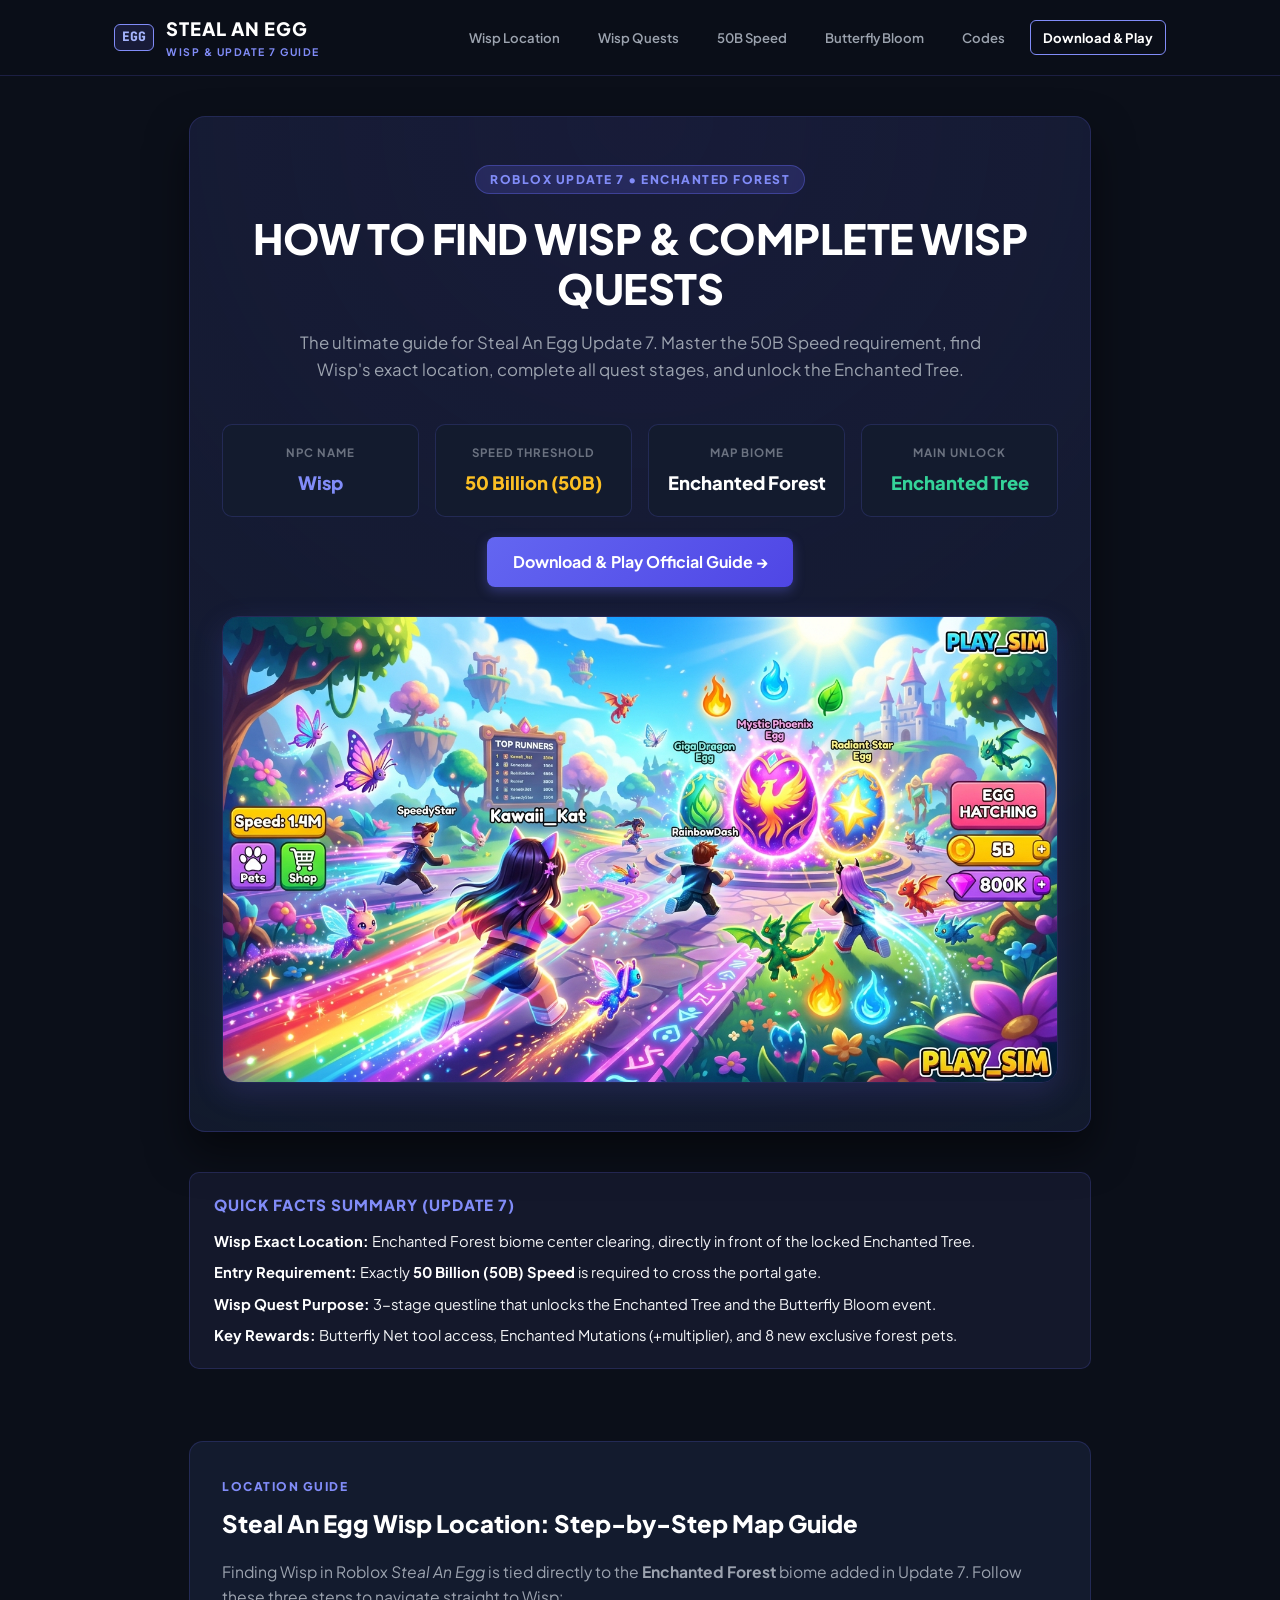
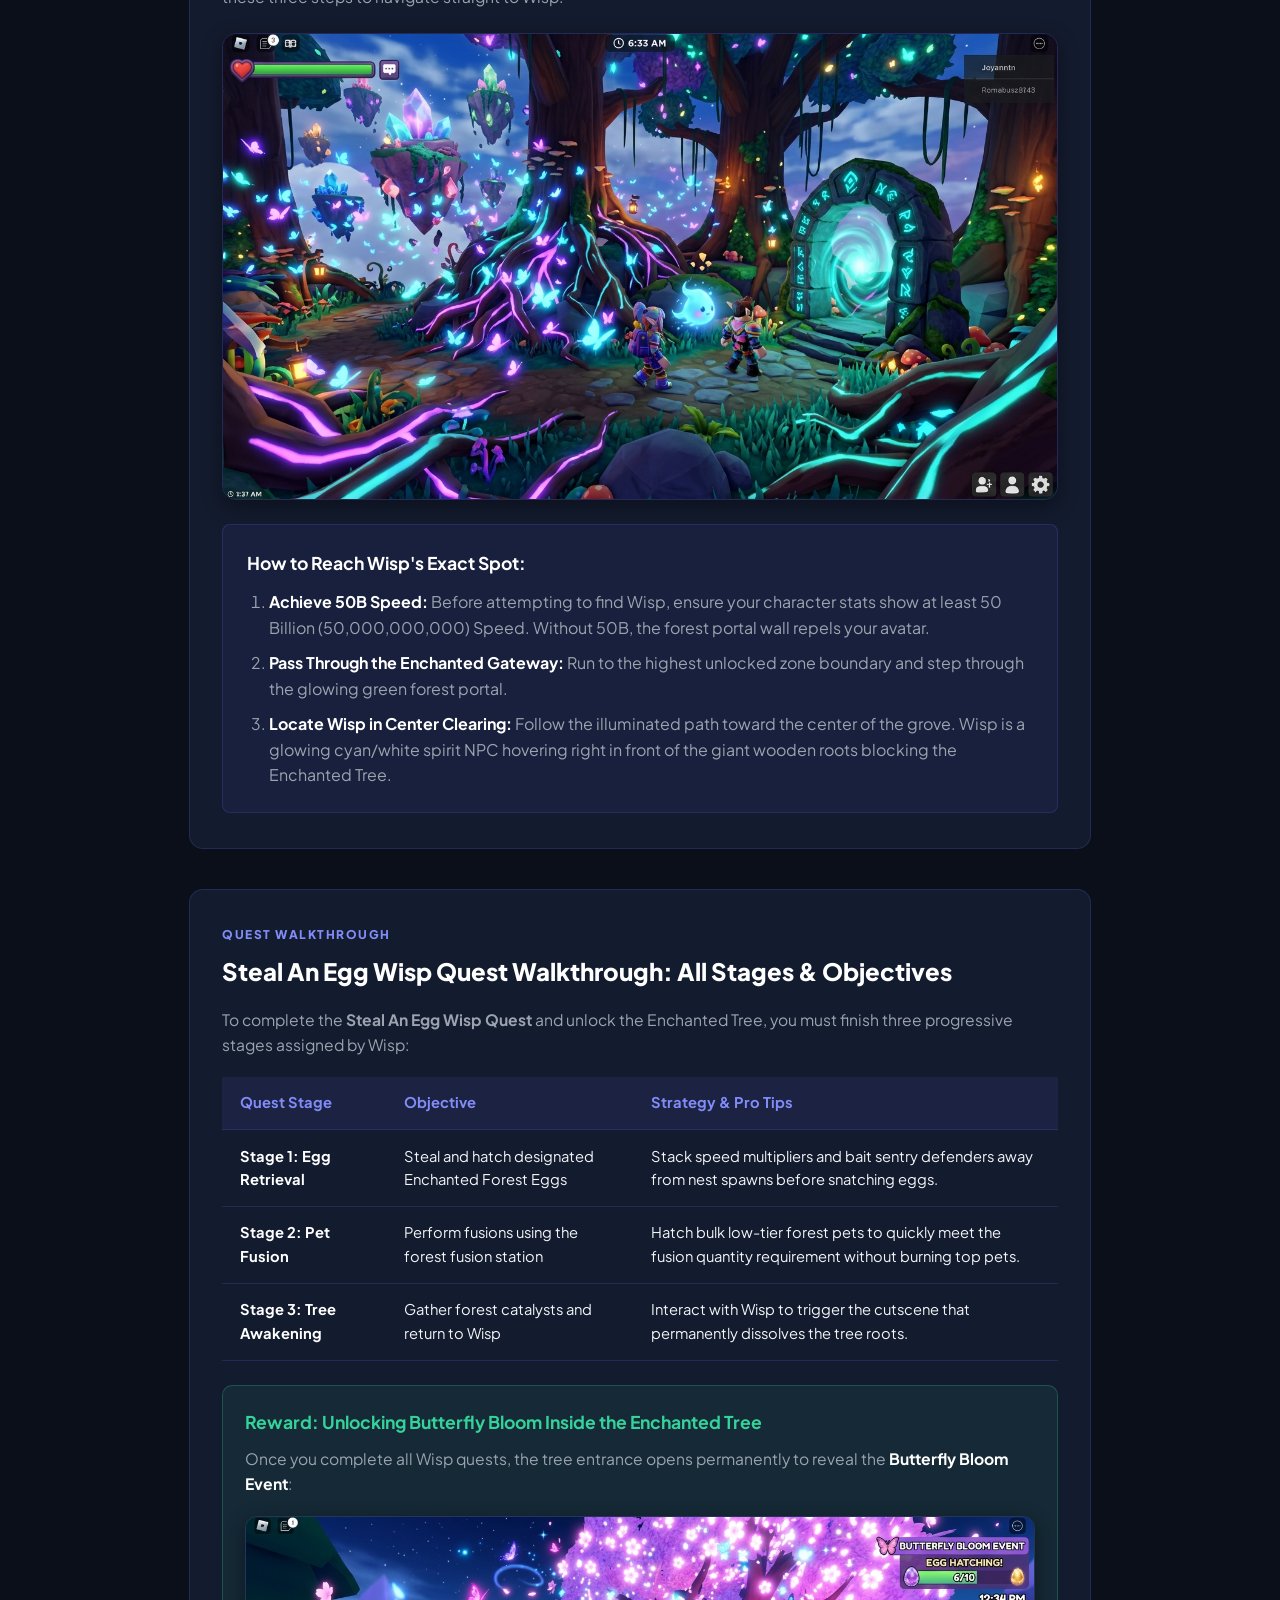
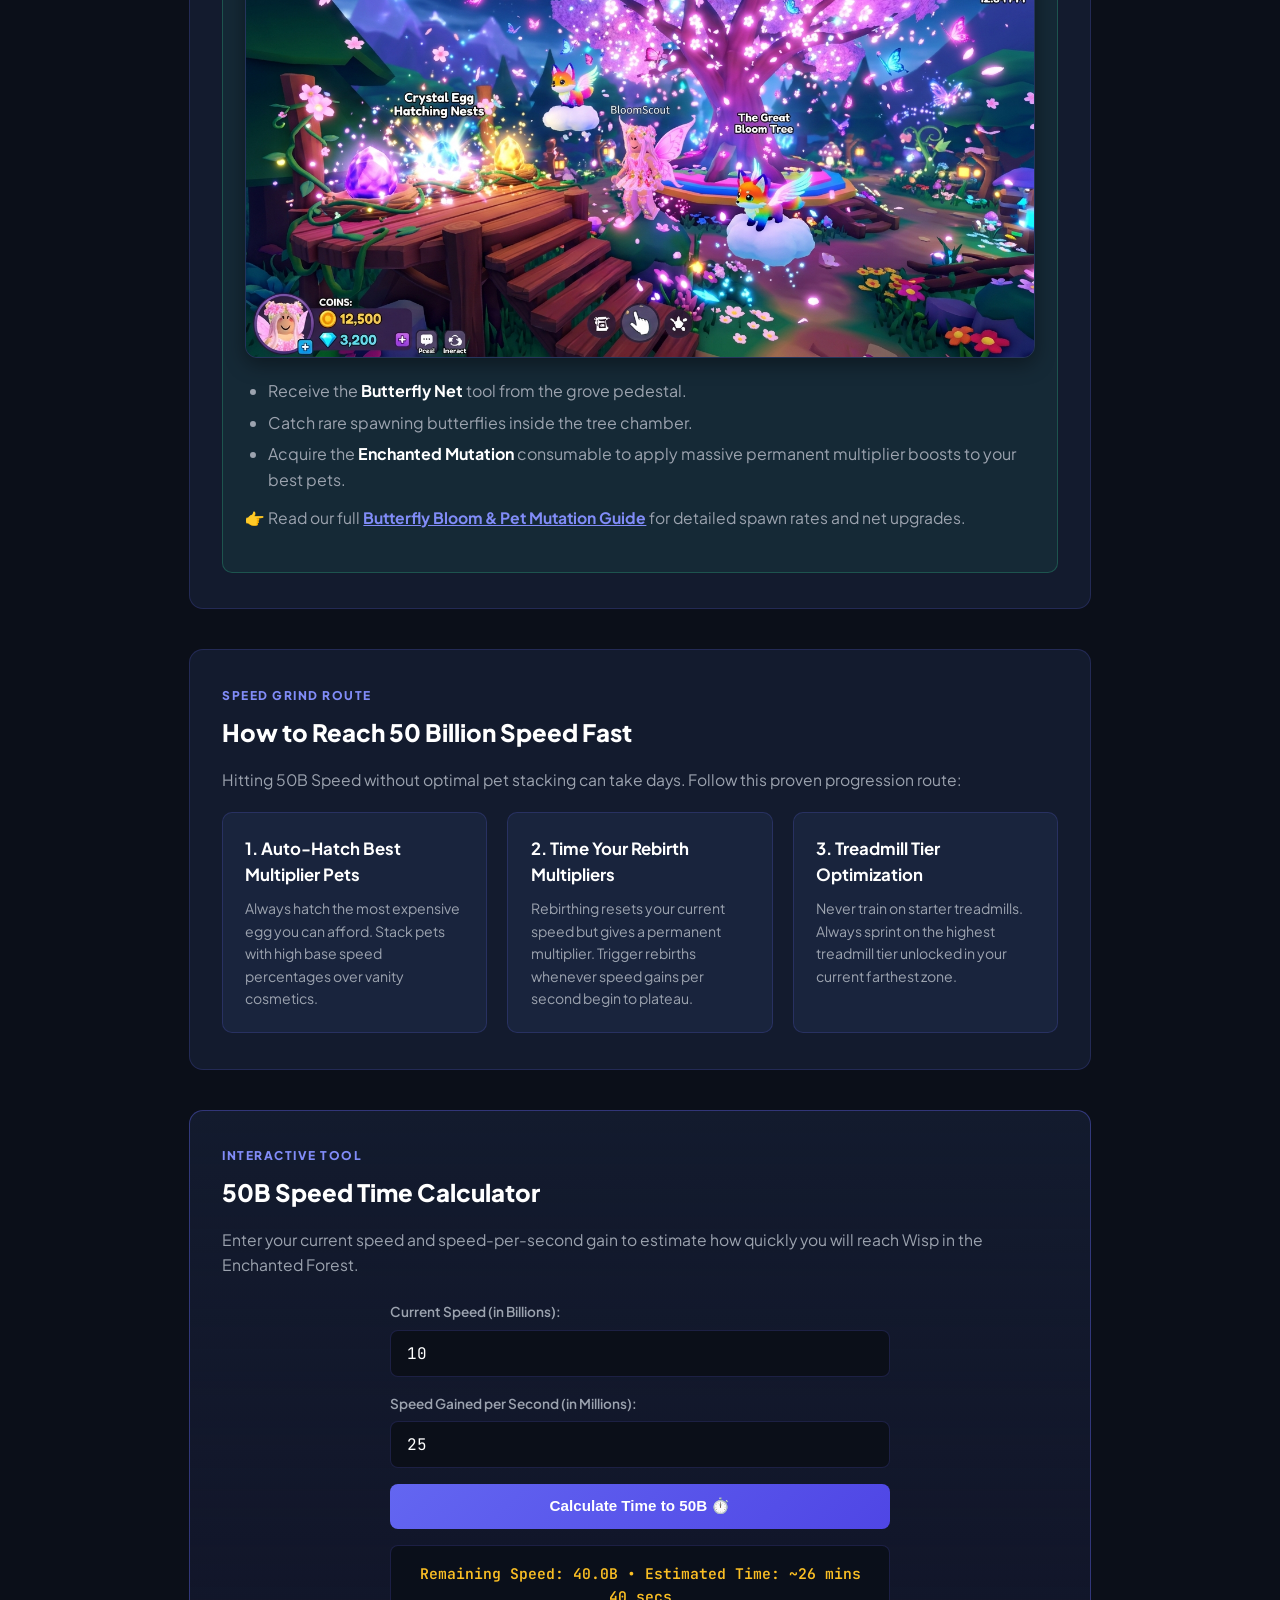
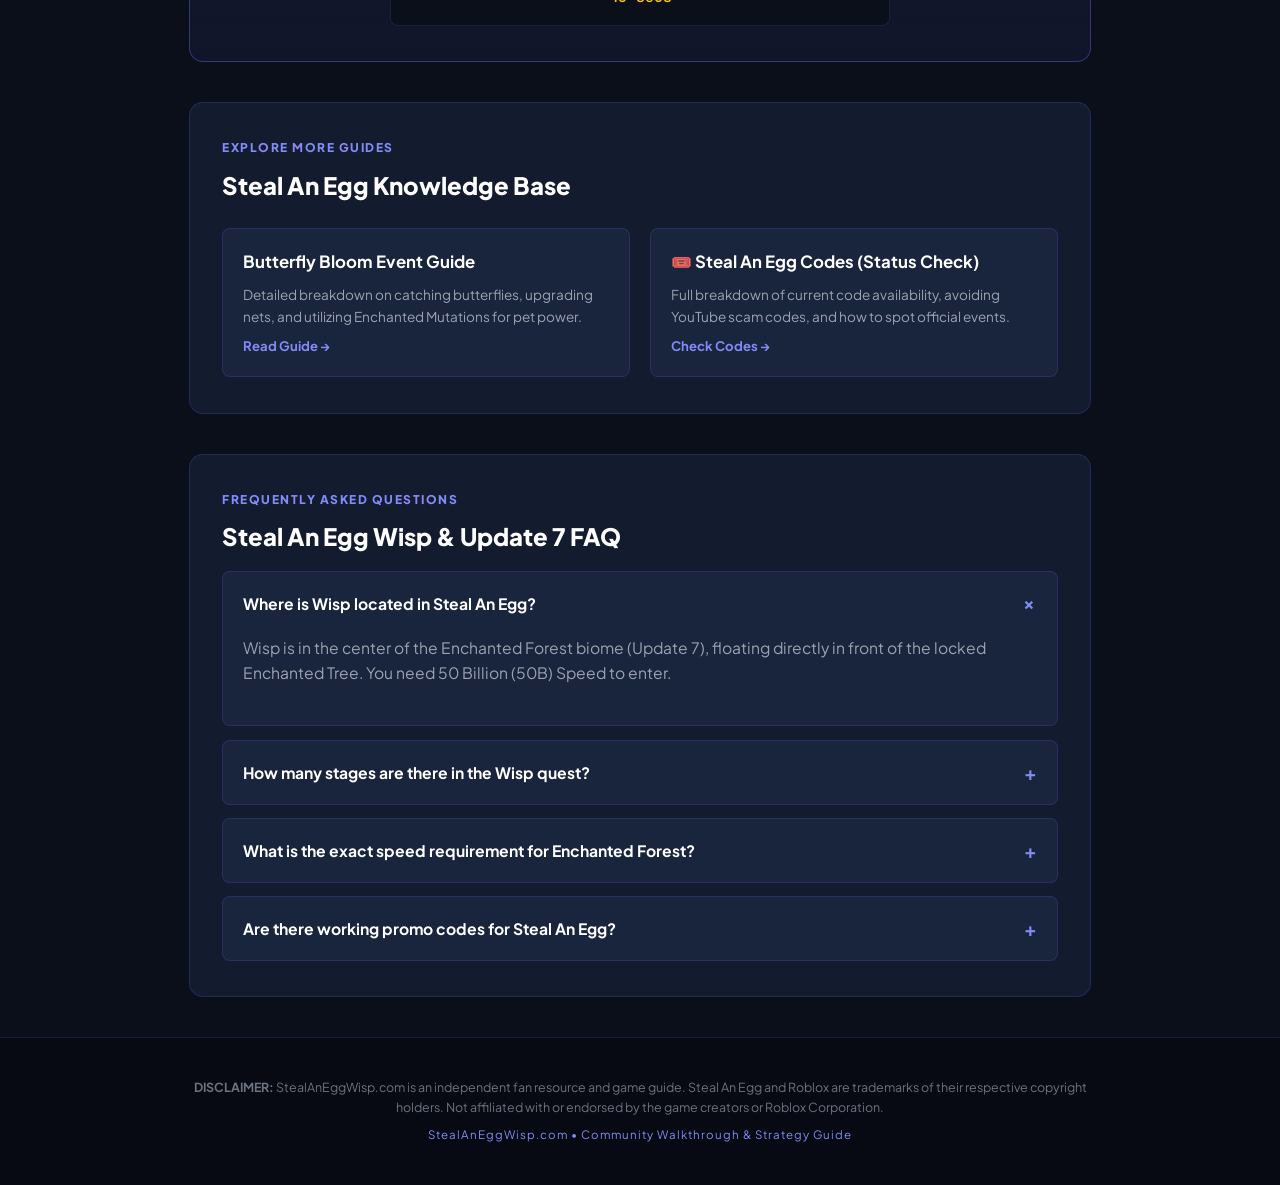
==== commit 3f432dc4: "feat(ui): add rich illustrations, hero banners, and lively visuals across all guide pages" ====
--- a/index.html
+++ b/index.html
@@ -97,7 +97,7 @@
             "name": "Are there working codes for Steal An Egg?",
             "acceptedAnswer": {
               "@type": "Answer",
-              "text": "No. As of October 2026, Steal An Egg does not feature an active code redemption box. Beware of fake codes on unauthorized websites."
+              "text": "No. Steal An Egg does not feature an active code redemption box. All rewards and pets are obtained directly through in-game gameplay. Beware of fake codes on unauthorized websites."
             }
           }
         ]
@@ -167,8 +167,13 @@
 
       <div style="margin-top: 1.25rem; display: flex; justify-content: center; gap: 0.8rem; flex-wrap: wrap;">
         <a href="/download/" style="display: inline-flex; align-items: center; gap: 0.5rem; background: linear-gradient(135deg, #6366f1, #4f46e5); color: #fff; padding: 0.75rem 1.6rem; border-radius: 8px; font-weight: 700; text-decoration: none; box-shadow: 0 4px 12px rgba(99,102,241,0.35);">
-          Download & Play Official Guide →
+          Download &amp; Play Official Guide →
         </a>
+      </div>
+
+      <!-- Hero Cinematic Visual -->
+      <div style="margin-top: 1.8rem; border-radius: 16px; overflow: hidden; border: 1px solid var(--border-color); box-shadow: 0 10px 30px rgba(99,102,241,0.18);">
+        <img src="/images/hero.jpg" alt="Roblox Steal An Egg - 50B Speed Simulator &amp; Mythic Eggs" style="width: 100%; height: auto; display: block;" width="1280" height="720">
       </div>
     </section>
 
@@ -190,6 +195,10 @@
       <p>
         Finding Wisp in Roblox <em>Steal An Egg</em> is tied directly to the <strong>Enchanted Forest</strong> biome added in Update 7. Follow these three steps to navigate straight to Wisp:
       </p>
+
+      <div style="margin: 1.5rem 0; border-radius: 14px; overflow: hidden; border: 1px solid var(--border-color); box-shadow: 0 6px 20px rgba(0,0,0,0.4);">
+        <img src="/images/enchanted-forest.jpg" alt="Steal An Egg Enchanted Forest Biome and Wisp Spirit Location" style="width: 100%; height: auto; display: block;" width="1280" height="720">
+      </div>
 
       <div class="guide-callout-box">
         <h3>How to Reach Wisp's Exact Spot:</h3>
@@ -244,6 +253,11 @@
         <p>
           Once you complete all Wisp quests, the tree entrance opens permanently to reveal the <strong>Butterfly Bloom Event</strong>:
         </p>
+
+        <div style="margin: 1.25rem 0; border-radius: 12px; overflow: hidden; border: 1px solid var(--border-color); box-shadow: 0 6px 20px rgba(0,0,0,0.4);">
+          <img src="/images/butterfly-bloom.jpg" alt="Steal An Egg Butterfly Bloom Event Blossom Tree" style="width: 100%; height: auto; display: block;" width="1280" height="720">
+        </div>
+
         <ul>
           <li>Receive the <strong>Butterfly Net</strong> tool from the grove pedestal.</li>
           <li>Catch rare spawning butterflies inside the tree chamber.</li>
@@ -347,7 +361,7 @@
         <details class="faq-item">
           <summary>Are there working promo codes for Steal An Egg?</summary>
           <div class="faq-answer">
-            <p>No. As of October 2026, Steal An Egg does not have an active promo code system. See our <a href="/codes/" style="color: var(--primary-magic);">codes verification page</a> for live status.</p>
+            <p>No. Steal An Egg does not have an in-game promo code system. See our <a href="/codes/" style="color: var(--primary-magic);">codes verification page</a> for full details.</p>
           </div>
         </details>
       </div>
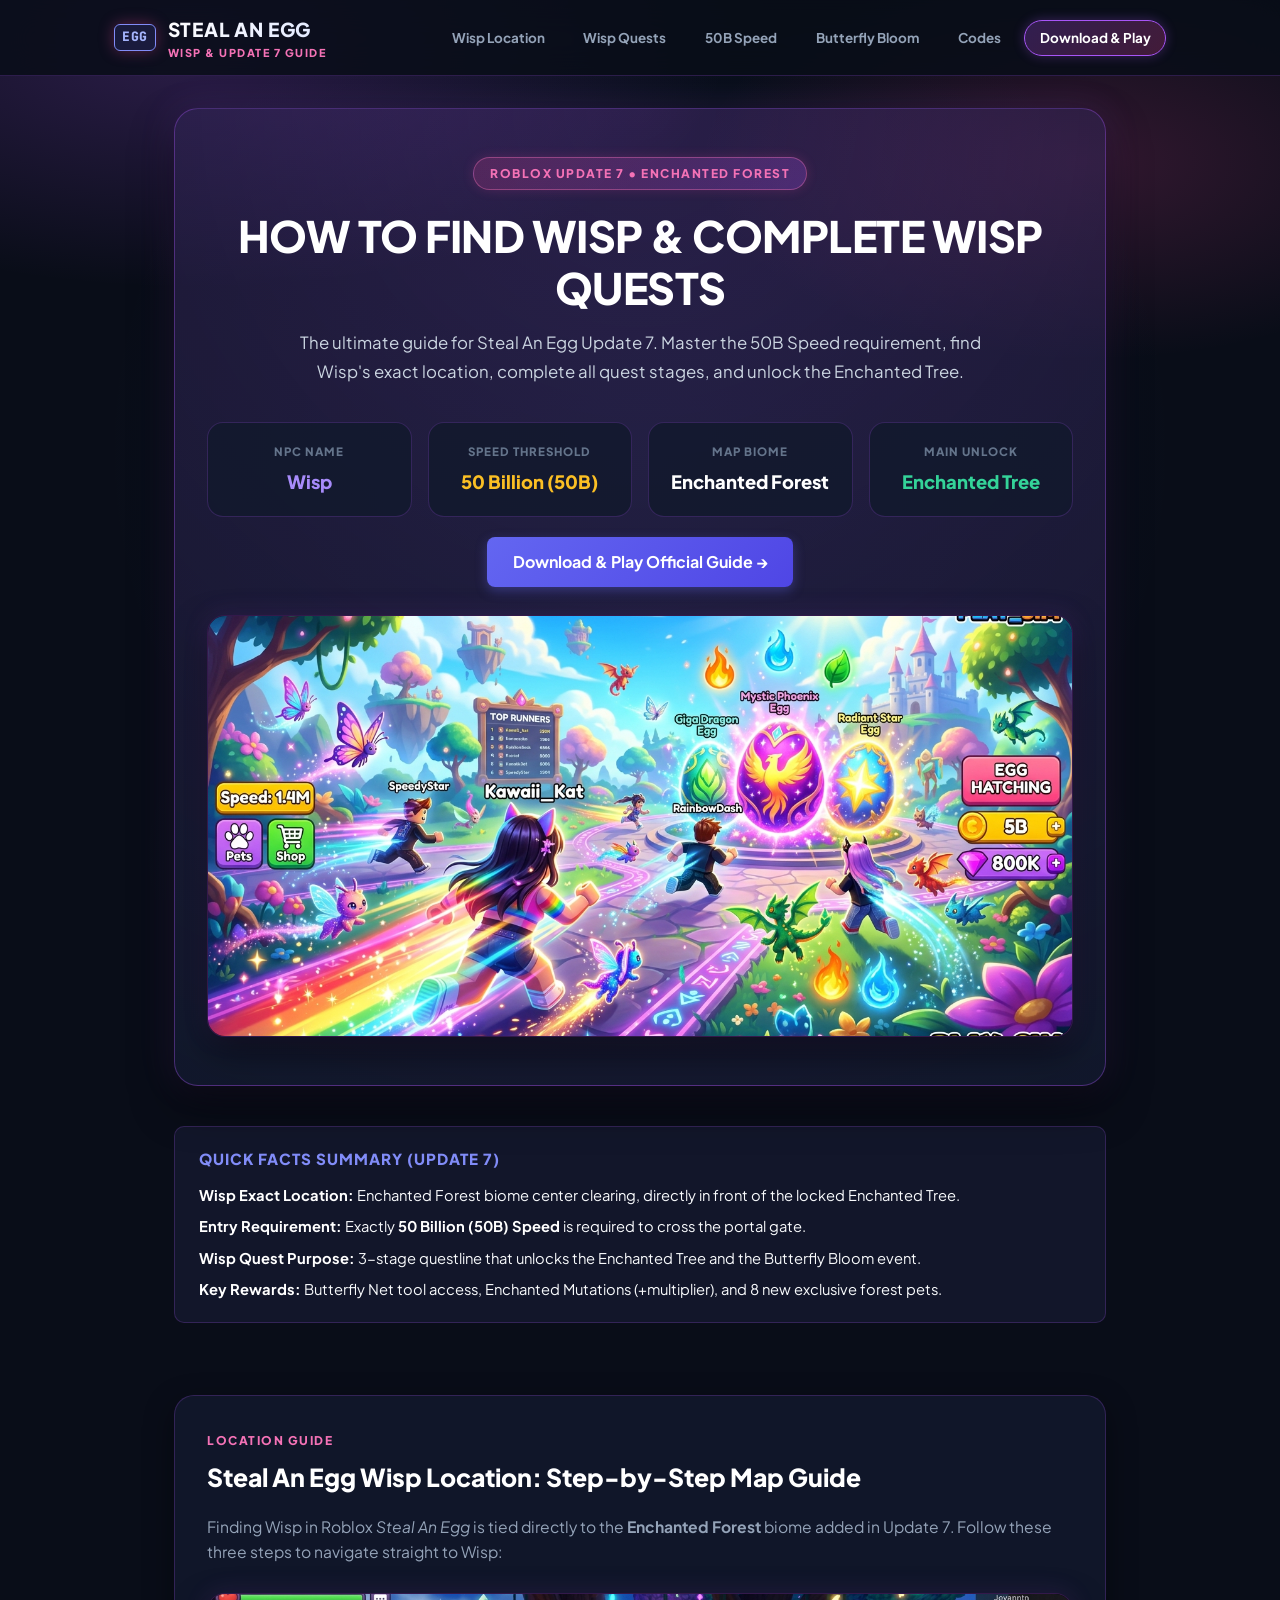
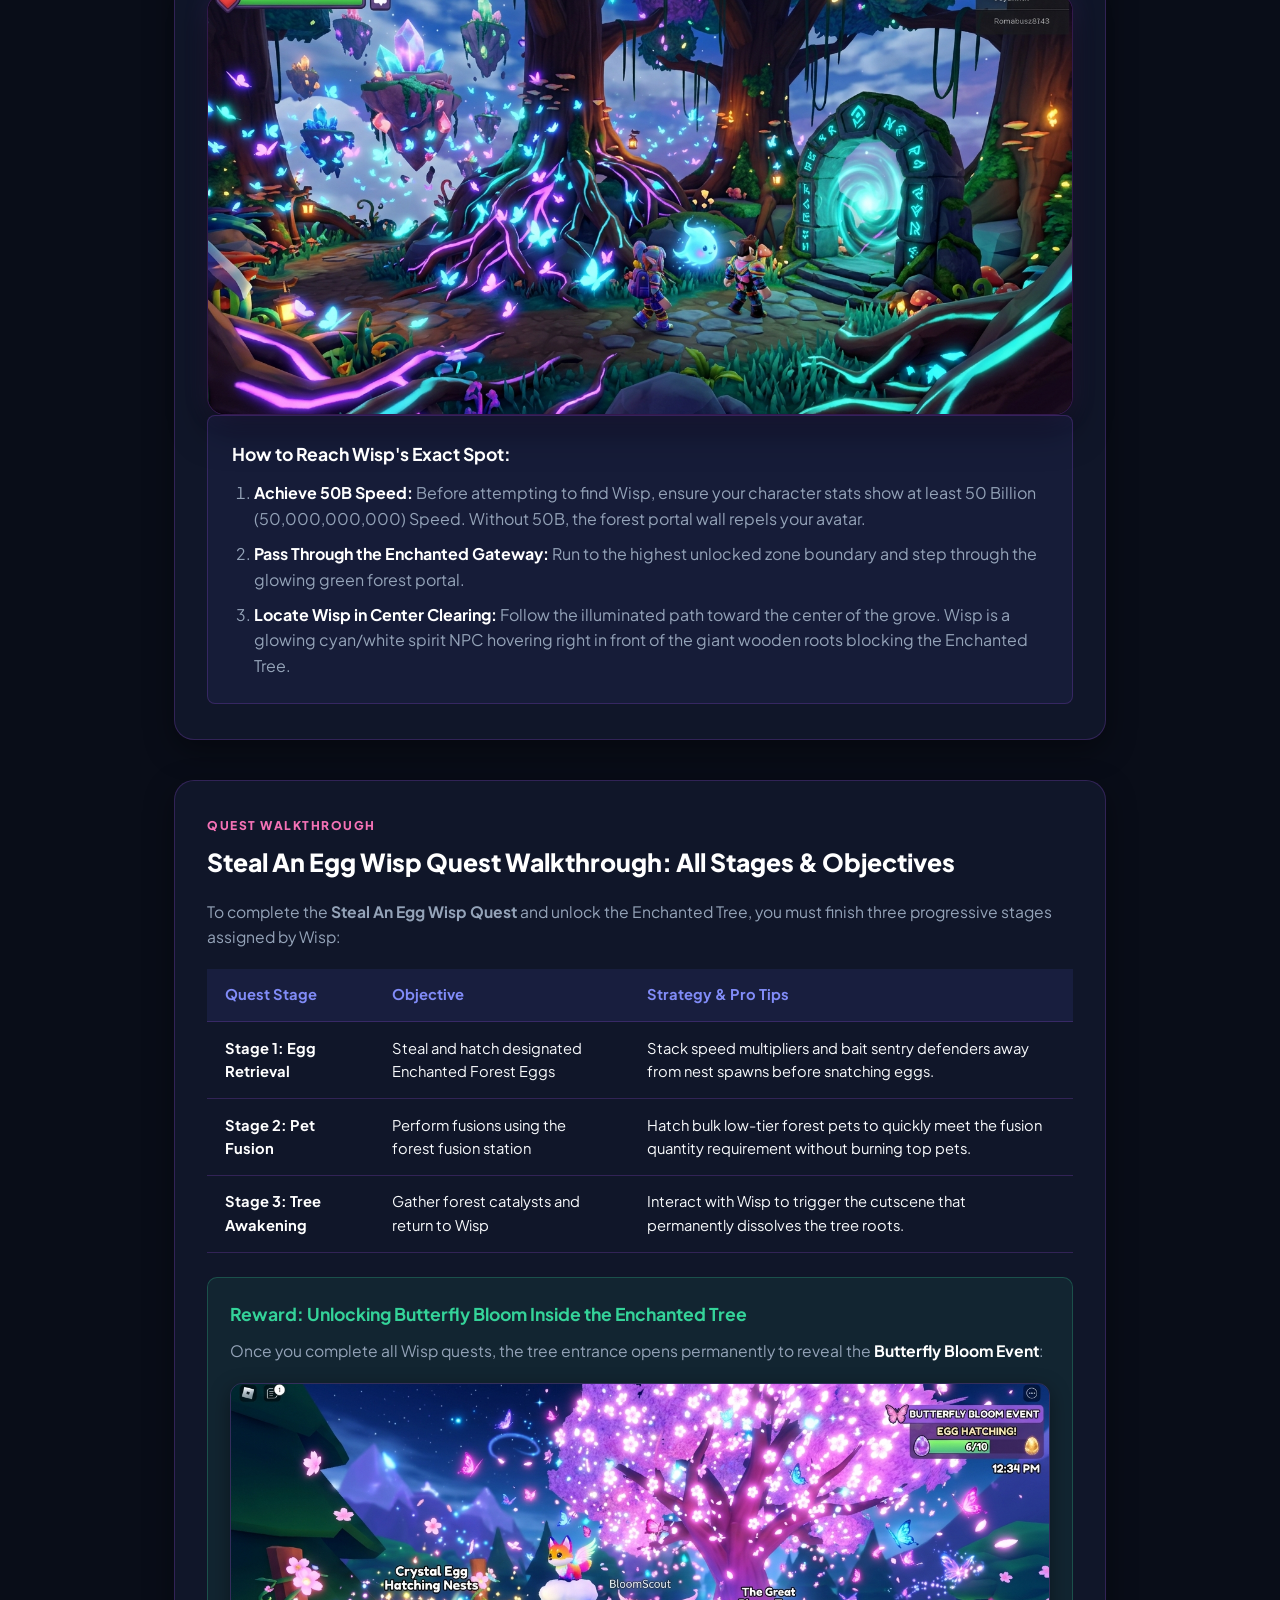
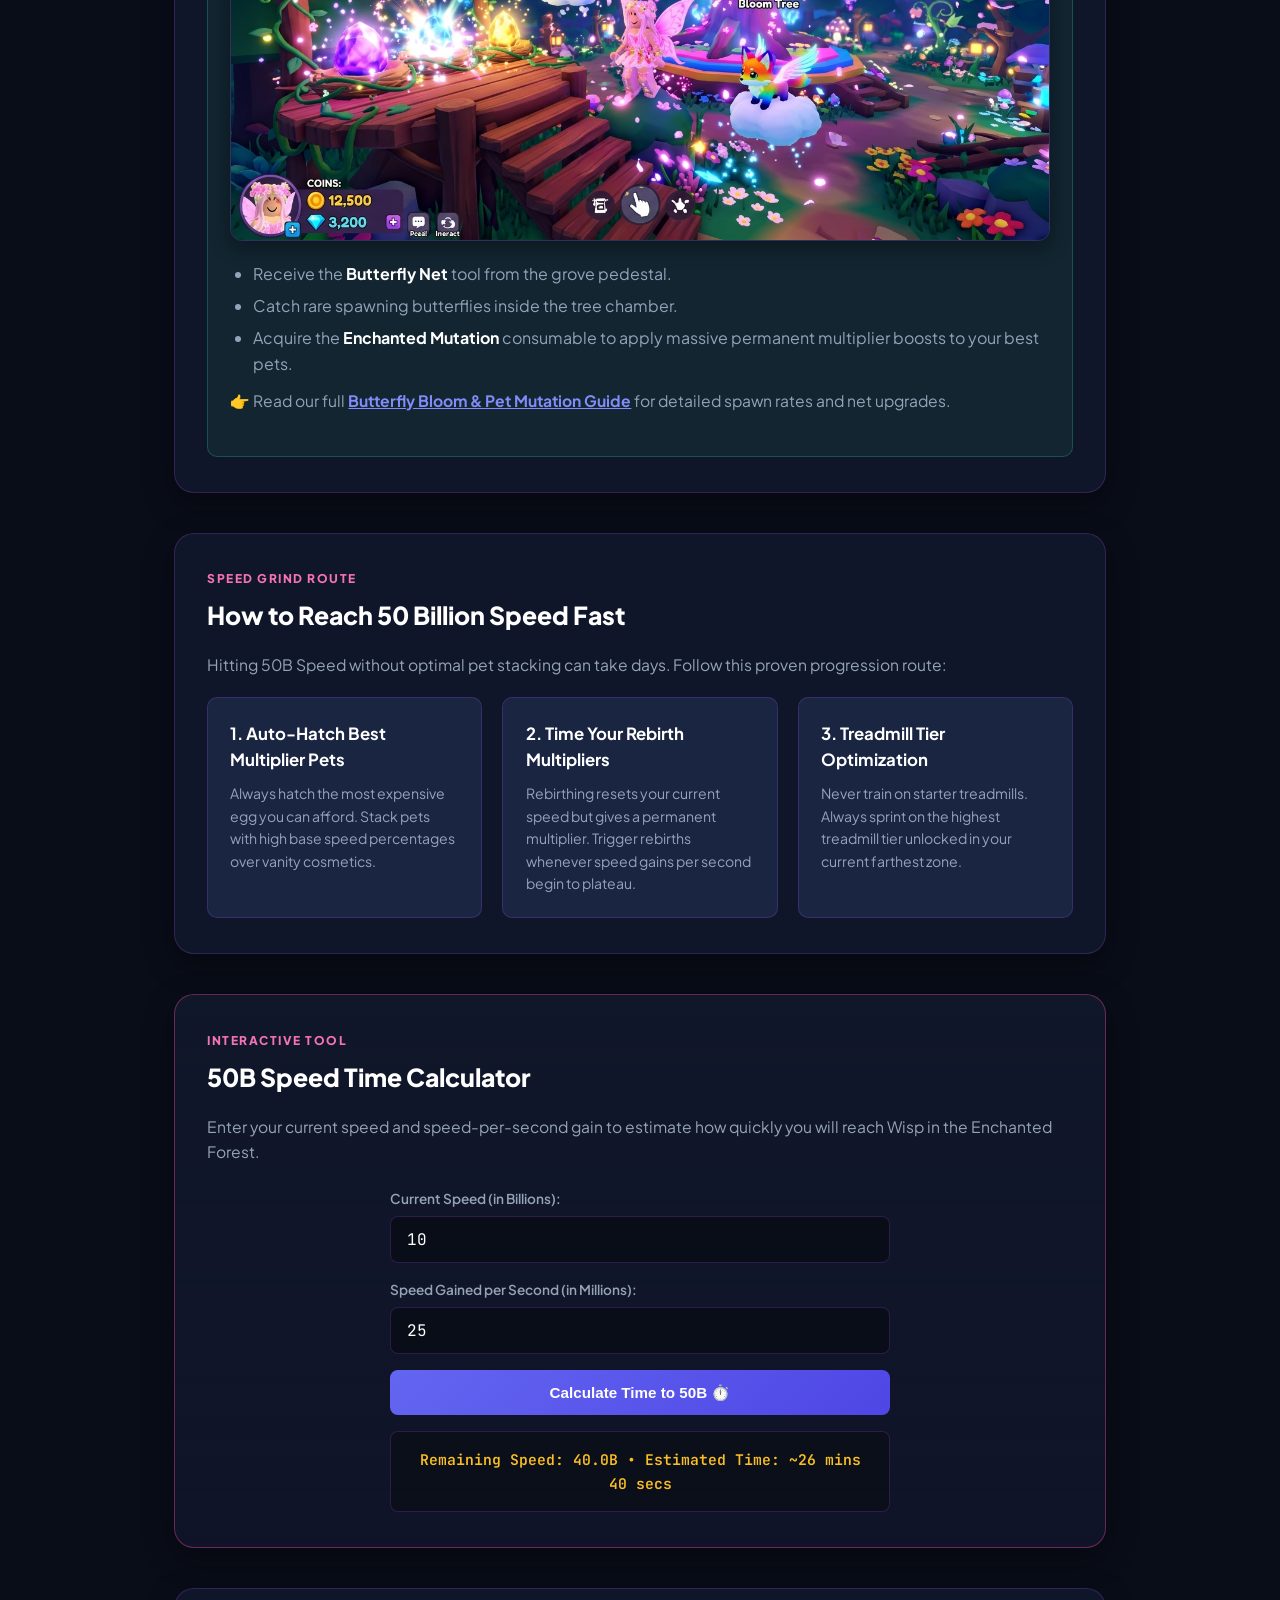
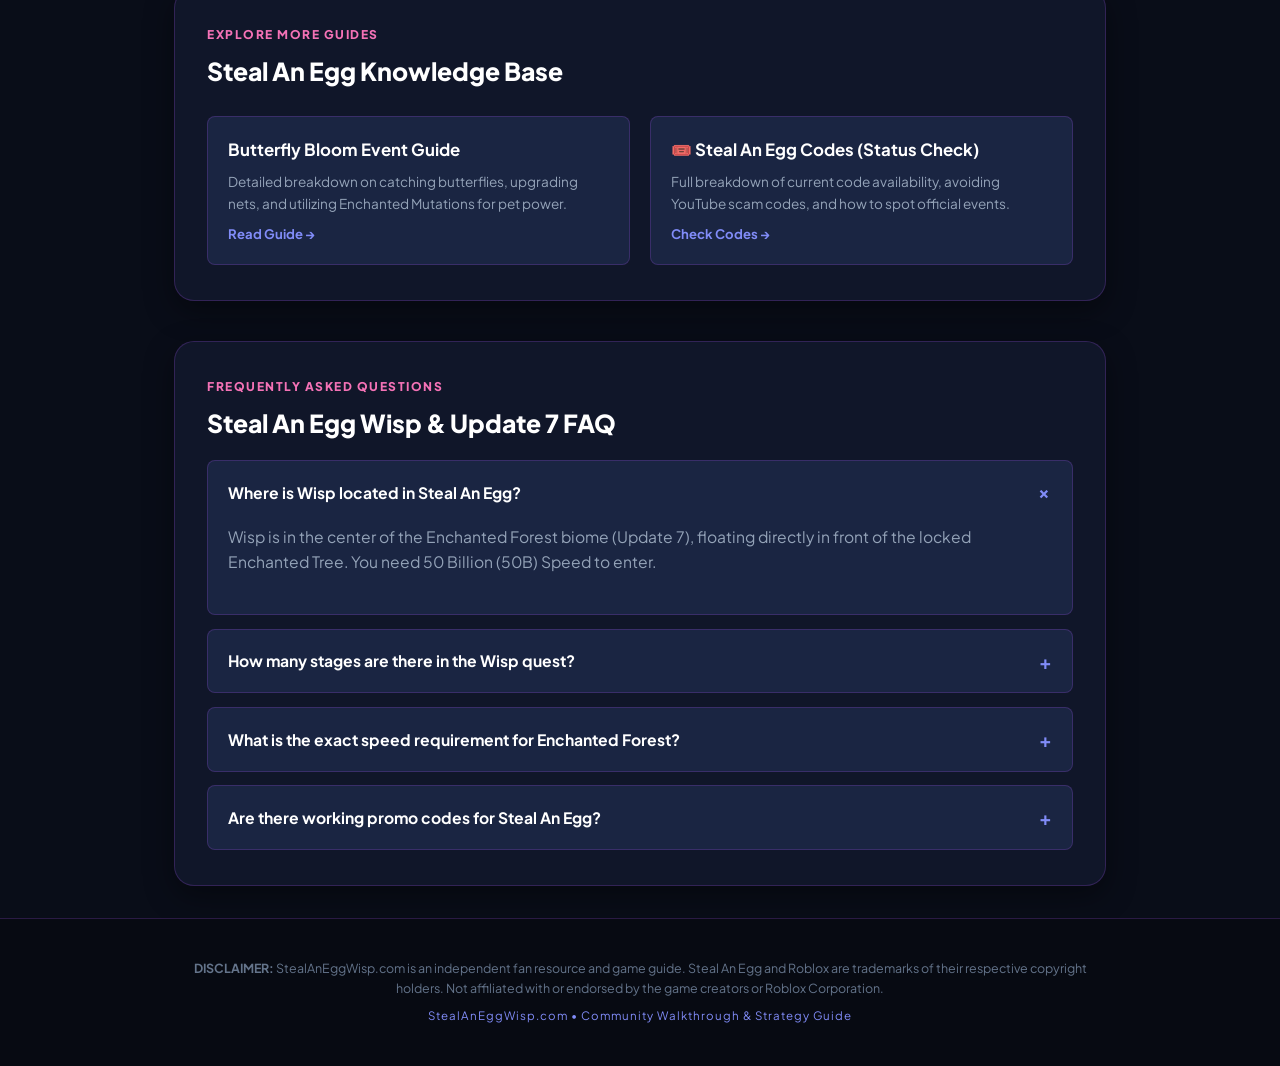
==== commit 1df12715: "feat(ui): bring vibrant playful Roblox aesthetic, candy badges, glowing cards, and rich artwork acro" ====
--- a/index.html
+++ b/index.html
@@ -172,8 +172,8 @@
       </div>
 
       <!-- Hero Cinematic Visual -->
-      <div style="margin-top: 1.8rem; border-radius: 16px; overflow: hidden; border: 1px solid var(--border-color); box-shadow: 0 10px 30px rgba(99,102,241,0.18);">
-        <img src="/images/hero.jpg" alt="Roblox Steal An Egg - 50B Speed Simulator &amp; Mythic Eggs" style="width: 100%; height: auto; display: block;" width="1280" height="720">
+      <div class="visual-banner">
+        <img src="/images/hero.jpg" alt="Roblox Steal An Egg - 50B Speed Simulator &amp; Mythic Eggs" width="1280" height="720">
       </div>
     </section>
 
@@ -196,8 +196,8 @@
         Finding Wisp in Roblox <em>Steal An Egg</em> is tied directly to the <strong>Enchanted Forest</strong> biome added in Update 7. Follow these three steps to navigate straight to Wisp:
       </p>
 
-      <div style="margin: 1.5rem 0; border-radius: 14px; overflow: hidden; border: 1px solid var(--border-color); box-shadow: 0 6px 20px rgba(0,0,0,0.4);">
-        <img src="/images/enchanted-forest.jpg" alt="Steal An Egg Enchanted Forest Biome and Wisp Spirit Location" style="width: 100%; height: auto; display: block;" width="1280" height="720">
+      <div class="visual-banner">
+        <img src="/images/enchanted-forest.jpg" alt="Steal An Egg Enchanted Forest Biome and Wisp Spirit Location" width="1280" height="720">
       </div>
 
       <div class="guide-callout-box">
--- a/style.css
+++ b/style.css
@@ -1,15 +1,18 @@
 :root {
-  --bg-main: #0b0f19;
-  --bg-card: #131b2e;
-  --bg-card-hover: #19243d;
-  --border-color: rgba(99, 102, 241, 0.2);
-  --border-glow: rgba(99, 102, 241, 0.4);
+  --bg-main: #090d18;
+  --bg-card: rgba(18, 25, 45, 0.85);
+  --bg-card-hover: rgba(28, 38, 68, 0.95);
+  --border-color: rgba(168, 85, 247, 0.22);
+  --border-glow: rgba(236, 72, 153, 0.4);
   --primary-magic: #818cf8;
+  --accent-purple: #a855f7;
+  --accent-pink: #ec4899;
+  --accent-cyan: #38bdf8;
   --accent-gold: #fbbf24;
   --accent-green: #34d399;
-  --text-main: #f3f4f6;
-  --text-muted: #9ca3af;
-  --text-dim: #6b7280;
+  --text-main: #f8fafc;
+  --text-muted: #94a3b8;
+  --text-dim: #64748b;
   --font-sans: 'Plus Jakarta Sans', system-ui, -apple-system, sans-serif;
   --font-mono: 'JetBrains Mono', monospace;
 }
@@ -22,6 +25,12 @@
 
 body {
   background-color: var(--bg-main);
+  background-image:
+    radial-gradient(ellipse 70% 45% at 15% 5%, rgba(168, 85, 247, 0.22), transparent 60%),
+    radial-gradient(ellipse 55% 40% at 85% 18%, rgba(236, 72, 153, 0.18), transparent 55%),
+    radial-gradient(ellipse 65% 50% at 50% 95%, rgba(16, 185, 129, 0.14), transparent 60%),
+    radial-gradient(circle at 50% 50%, rgba(56, 189, 248, 0.05), transparent 70%);
+  background-attachment: fixed;
   color: var(--text-main);
   font-family: var(--font-sans);
   line-height: 1.6;
@@ -32,8 +41,8 @@
 
 /* Header */
 .site-header {
-  background: rgba(11, 15, 25, 0.88);
-  backdrop-filter: blur(12px);
+  background: rgba(9, 13, 24, 0.85);
+  backdrop-filter: blur(16px);
   border-bottom: 1px solid var(--border-color);
   position: sticky;
   top: 0;
@@ -43,7 +52,7 @@
 .header-content {
   max-width: 1100px;
   margin: 0 auto;
-  padding: 0.9rem 1.5rem;
+  padding: 0.85rem 1.5rem;
   display: flex;
   align-items: center;
   justify-content: space-between;
@@ -60,7 +69,15 @@
 }
 
 .egg-icon {
-  font-size: 1.8rem;
+  font-family: var(--font-mono);
+  font-weight: 900;
+  font-size: 13px;
+  background: linear-gradient(135deg, #a855f7, #ec4899);
+  color: #fff;
+  border-radius: 8px;
+  padding: 4px 9px;
+  box-shadow: 0 0 15px rgba(236, 72, 153, 0.35);
+  letter-spacing: 0.5px;
 }
 
 .logo-text {
@@ -70,46 +87,60 @@
 
 .brand-title {
   font-weight: 900;
-  font-size: 1.15rem;
-  letter-spacing: 1px;
+  font-size: 1.2rem;
+  letter-spacing: 0.8px;
+  background: linear-gradient(135deg, #ffffff, #e0e7ff);
+  -webkit-background-clip: text;
+  -webkit-text-fill-color: transparent;
 }
 
 .brand-sub {
-  font-size: 0.65rem;
+  font-size: 0.68rem;
+  font-weight: 800;
+  letter-spacing: 1.5px;
+  color: #f472b6;
+}
+
+.top-nav {
+  display: flex;
+  gap: 0.5rem;
+  flex-wrap: wrap;
+  align-items: center;
+}
+
+.nav-link {
+  color: var(--text-muted);
+  text-decoration: none;
+  font-size: 0.84rem;
   font-weight: 700;
-  letter-spacing: 1.5px;
-  color: var(--primary-magic);
-}
-
-.top-nav {
-  display: flex;
-  gap: 0.75rem;
-  flex-wrap: wrap;
-}
-
-.nav-link {
-  color: var(--text-muted);
-  text-decoration: none;
-  font-size: 0.82rem;
-  font-weight: 600;
-  padding: 0.35rem 0.75rem;
-  border-radius: 6px;
+  padding: 0.4rem 0.9rem;
+  border-radius: 999px;
   border: 1px solid transparent;
-  transition: all 0.2s ease;
+  transition: all 0.25s ease;
+  white-space: nowrap;
 }
 
 .nav-link:hover {
   color: #fff;
-  border-color: var(--border-color);
-  background: rgba(99, 102, 241, 0.1);
+  border-color: rgba(236, 72, 153, 0.4);
+  background: linear-gradient(135deg, rgba(168, 85, 247, 0.15), rgba(236, 72, 153, 0.15));
+  transform: translateY(-1px);
+}
+
+.nav-link.active,
+.nav-link[style*="border-color"] {
+  color: #fff !important;
+  border-color: var(--accent-purple) !important;
+  background: linear-gradient(135deg, rgba(168, 85, 247, 0.25), rgba(236, 72, 153, 0.25)) !important;
+  box-shadow: 0 0 12px rgba(168, 85, 247, 0.3);
 }
 
 /* Main Content */
 .main-content {
   flex: 1;
-  max-width: 950px;
+  max-width: 980px;
   width: 100%;
-  margin: 2.5rem auto;
+  margin: 2rem auto;
   padding: 0 1.5rem;
   display: flex;
   flex-direction: column;
@@ -118,29 +149,32 @@
 
 /* Hero Section */
 .hero-section {
-  background: radial-gradient(circle at 50% 0%, rgba(99, 102, 241, 0.15), rgba(19, 27, 46, 0.95));
-  border: 1px solid var(--border-color);
-  border-radius: 16px;
+  background: radial-gradient(circle at 50% 0%, rgba(168, 85, 247, 0.2), rgba(18, 25, 45, 0.95));
+  border: 1px solid rgba(168, 85, 247, 0.35);
+  border-radius: 24px;
   padding: 3rem 2rem;
   text-align: center;
-  box-shadow: 0 20px 40px rgba(0, 0, 0, 0.5);
+  box-shadow: 0 20px 40px rgba(0, 0, 0, 0.5), 0 0 35px rgba(168, 85, 247, 0.15);
+  position: relative;
+  overflow: hidden;
 }
 
 .badge-tag {
   display: inline-block;
-  background: rgba(99, 102, 241, 0.2);
-  color: var(--primary-magic);
-  border: 1px solid var(--border-glow);
+  background: linear-gradient(135deg, rgba(236, 72, 153, 0.2), rgba(168, 85, 247, 0.25));
+  color: #f472b6;
+  border: 1px solid rgba(244, 114, 182, 0.4);
   font-size: 0.75rem;
   font-weight: 800;
   letter-spacing: 1.5px;
-  padding: 0.25rem 0.85rem;
+  padding: 0.35rem 1rem;
   border-radius: 999px;
   margin-bottom: 1.25rem;
+  box-shadow: 0 0 12px rgba(236, 72, 153, 0.2);
 }
 
 .hero-title {
-  font-size: clamp(1.8rem, 4.5vw, 2.6rem);
+  font-size: clamp(1.8rem, 4.5vw, 2.7rem);
   font-weight: 900;
   color: #fff;
   line-height: 1.2;
@@ -149,10 +183,29 @@
 }
 
 .hero-sub {
-  color: var(--text-muted);
+  color: #cbd5e1;
   font-size: 1.05rem;
-  max-width: 700px;
-  margin: 0 auto 2.5rem;
+  max-width: 720px;
+  margin: 0 auto 2.2rem;
+  line-height: 1.7;
+}
+
+/* Visual Banner Container */
+.visual-banner {
+  border-radius: 18px;
+  overflow: hidden;
+  border: 1px solid rgba(168, 85, 247, 0.3);
+  box-shadow: 0 15px 35px rgba(0, 0, 0, 0.5), 0 0 25px rgba(168, 85, 247, 0.15);
+  margin-top: 1.8rem;
+  background: #000;
+}
+
+.visual-banner img {
+  width: 100%;
+  height: auto;
+  max-height: 420px;
+  object-fit: cover;
+  display: block;
 }
 
 /* Quick Facts Grid */
@@ -165,14 +218,21 @@
 .fact-card {
   background: var(--bg-card);
   border: 1px solid var(--border-color);
-  border-radius: 10px;
-  padding: 1.2rem 1rem;
+  border-radius: 16px;
+  padding: 1.25rem 1rem;
   text-align: center;
+  transition: all 0.25s ease;
+}
+
+.fact-card:hover {
+  transform: translateY(-3px);
+  border-color: rgba(236, 72, 153, 0.4);
+  box-shadow: 0 8px 24px rgba(0, 0, 0, 0.3), 0 0 15px rgba(236, 72, 153, 0.15);
 }
 
 .fact-label {
   font-size: 0.72rem;
-  font-weight: 700;
+  font-weight: 800;
   letter-spacing: 1px;
   color: var(--text-dim);
   margin-bottom: 0.35rem;
@@ -183,7 +243,7 @@
   font-weight: 800;
   color: #fff;
 }
-.text-magic { color: var(--primary-magic); }
+.text-magic { color: #a78bfa; }
 .text-gold { color: var(--accent-gold); }
 .text-green { color: var(--accent-green); }
 
@@ -191,12 +251,13 @@
 .content-block {
   background: var(--bg-card);
   border: 1px solid var(--border-color);
-  border-radius: 14px;
+  border-radius: 20px;
   padding: 2.2rem 2rem;
+  box-shadow: 0 10px 30px rgba(0, 0, 0, 0.4);
 }
 
 .section-badge {
-  color: var(--primary-magic);
+  color: #f472b6;
   font-size: 0.75rem;
   font-weight: 800;
   letter-spacing: 1.5px;
@@ -204,8 +265,8 @@
 }
 
 .content-block h2 {
-  font-size: 1.5rem;
-  font-weight: 800;
+  font-size: 1.55rem;
+  font-weight: 900;
   color: #fff;
   margin-bottom: 1rem;
 }
